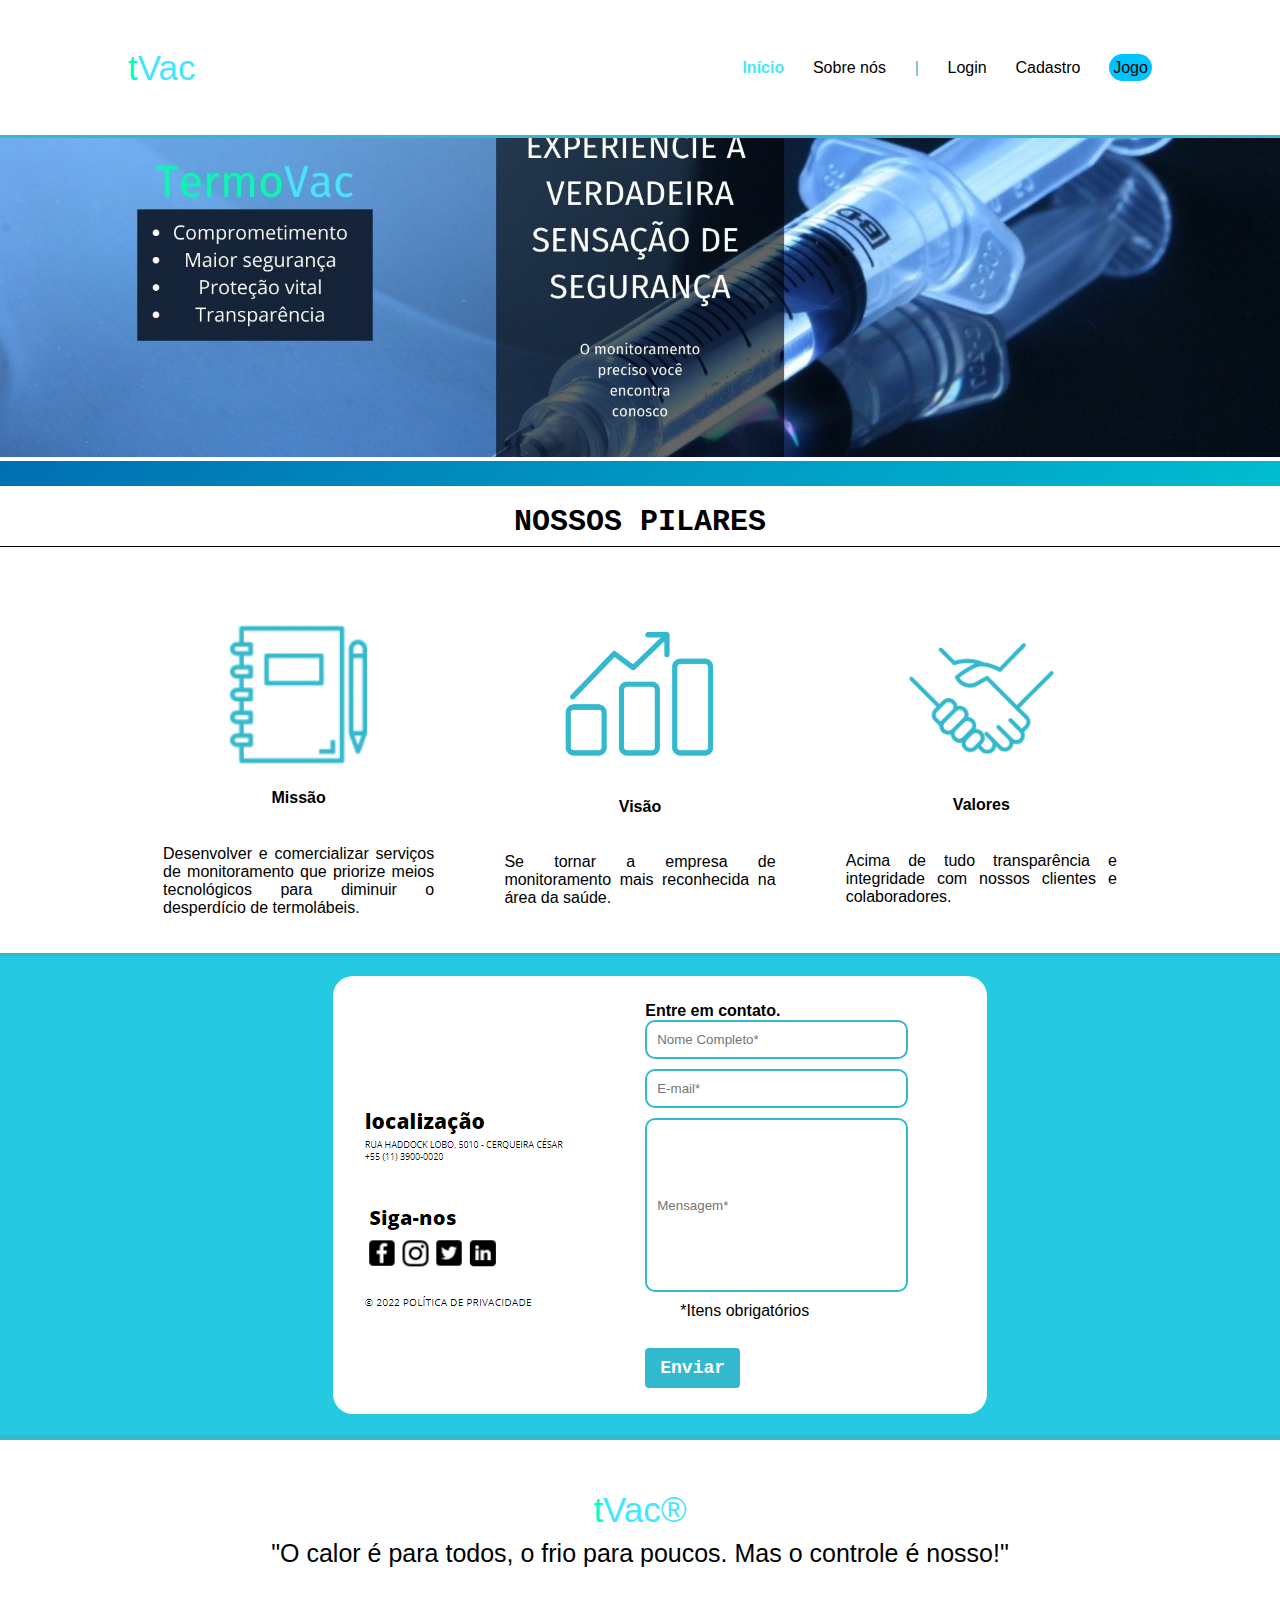
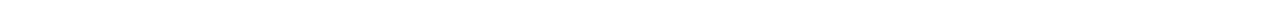
==== public/index.html @ 8f94e73c "atualização da home" ====
<!DOCTYPE html>
<html lang="en">

<head>
    <meta charset="UTF-8">
    <meta http-equiv="X-UA-Compatible" content="IE=edge">
    <meta name="viewport" content="width=device-width, initial-scale=1.0">

    <title>Termovac | Página inicial</title>

    <script src="./js/funcoes.js"></script>

    <link rel="icon" href="./assets/LOGO2.png">
    <link rel="stylesheet" href="./css/style.css">
    <link rel="preconnect" href="https://fonts.gstatic.com">
    <!-- <link
        href="https://fonts.googleapis.com/css2?family=Exo+2:ital,wght@0,100;0,200;0,300;0,400;0,500;0,600;0,700;0,800;0,900;1,100;1,200;1,300;1,400;1,500;1,600;1,700;1,800;1,900&display=swap"
        rel="stylesheet"> -->
</head>

<body>
    <div class="header">
        <div class="container">
            <h1 class="titulo"><span style="color: #00ffc8">t</span><span style="color: #44e6ff">Vac</span></h1>
            <ul class="navbar">
                <li class="agora">
                    Início
                </li>
                <li>
                    <a href="sobrenos.html">Sobre nós</a>
                </li>
                <li>|</li>
                <li>
                    <a href="login.html">Login</a>
                </li>
                <li>
                    <a href="cadastro.html">Cadastro</a>
                </li>
                <li class="botao_simulador">
                    <a href="simulador.html">Jogo</a>
                </li>
            </ul>
        </div>
    </div>

    <div id="espacamento">

    </div>

    <div class="banner">
        <div class="cont">
            <div id="img"><img src="./assets/1.jpg" alt=""></div>
            <div id="img"><img src="./assets/2.jpg" alt=""></div>
            <div id="img"><img src="./assets/3.jpg" alt=""></div>
            <div id="img"><img src="./assets/4.jpg" alt=""></div>
        </div>
    </div>

    <div id="titulo_social">
        <b id="title_social">NOSSOS PILARES</b>
    </div>

    <div class="social">
        <div class="container">
            <div class="boxes">
                <div class="box">
                    <img src="./assets/missao5.png" alt="icone da missão">
                    <h4>Missão</h4>
                    <div class="pilar_texto">
                        <p>Desenvolver e comercializar serviços de monitoramento que priorize meios tecnológicos para
                            diminuir o desperdício de termolábeis.</p>
                    </div>
                </div>

                <div class="box">
                    <img src="./assets/visao4.png" alt="icone da visão">
                    <h4>Visão</h4>
                    <div class="pilar_texto">
                        <p>Se tornar a empresa de monitoramento mais reconhecida na área da saúde.</p>
                    </div>
                </div>

                <div class="box">
                    <img src="./assets/valores10.png" alt="icone dos valores">
                    <h4>Valores</h4>
                    <div class="pilar_texto">
                        <p>Acima de tudo transparência e integridade com nossos clientes e colaboradores.</p>
                    </div>
                </div>
            </div>
        </div>
    </div>

    <div class="social_exp">
        <div class="container">
            <div class="social_cont">
                <div class="conteudo">
                    <img src="./assets/CONTATO.png">
                </div>

                <div class="conteudo2">
                    <b style="text-align: center">Entre em contato.</b><br>
                    <input id="in_nome" placeholder="Nome Completo*"><br>
                    <input id="in_email" placeholder="E-mail*"><br>
                    <input id="in_mensagem" style="height: 150px" placeholder="Mensagem*">
                    <div class="texto1">*Itens obrigatórios</div> <br>
                    <button class="btnContato" onclick="enviar()">Enviar</button>
                </div>
            </div>
        </div>
    </div>
    </div>

    <!--footer inicio-->
    <div class="footer">
        <div class="container">
            <h1 class="titulo"><span style="color: #00ffc8">t</span><span style="color: #44e6ff">Vac®<br>
                    <span class="texto_footer" style="color:black">"O calor é para todos, o frio para poucos. Mas o controle é nosso!"</span>
                </span></h1>
        </div>
    </div>
    <!--footer fim-->
</body>

</html>

<script>
    document.querySelector(".cont")
        .addEventListener("wheel", function () {
            if (event.deltaY > 0) {
                event.target.scrollBy(-1280, 0)

            } else {
                event.target.scrollBy(1280, 0)
            }
        })



    function enviar() {
        if(in_email.value != "" || in_nome.value != "" || in_mensagem.value != "") {
            alert("E-mail enviado. Agradecemos o vosso contato")
        } else {
            alert("Preencha os campos corretamente.")
        }
    }
</script>
---- public/css/style.css ----
@import url('https://fonts.googleapis.com/css2?family=Barlow:ital,wght@0,100;0,200;0,300;0,400;0,500;0,600;0,700;0,800;0,900;1,100;1,200;1,300;1,400;1,500;1,600;1,700;1,800;1,900&display=swap');

html {
  width: 100%;
}

body {
  width: 100%;
  height: 100%;
  margin: 0;
  padding: 0;
  font-family: -apple-system, BlinkMacSystemFont, 'Segoe UI', Roboto, Oxygen, Ubuntu, Cantarell, 'Open Sans', 'Helvetica Neue', sans-serif;
  overflow-x: hidden;
  background: rgb(0, 255, 252);
  background: linear-gradient(135deg, rgba(0, 255, 252, 1) 0%, rgba(0, 84, 167, 1) 0%, rgba(0, 255, 235, 1) 100%);
  scroll-behavior: smooth;
}

.b_corpo{
height: 100%;
}

.container {
  width: 80%;
  margin: auto;
  display: flex;
}

.header {
  border-bottom: 3px solid #32b9cd;
  background-color: #ffffff;
  width: 100vw;
  height: 15vh;
  position: fixed;
}

.header .container {
  justify-content: space-between;
  align-items: center;
  height: 100%;
}

.header a {
  text-decoration: none;
  color: #000000;
}

.agora {
  font-weight: 650;
  color: #44e6ff;
}

.navbar {
  width: 40%;
  display: flex;
  align-items: center;
  justify-content: space-between;
  list-style: none;
  color: #32b9cd;
}

#faleconosco {
  background-color: #44e6ff;
  padding: 1.5%;
  border-radius: 100px;
  margin-left: 3%;
  border: 1px solid black;
  box-shadow: inset 5px 5px 15px 5px rgba(0, 0, 0, 0.1);
}

li:hover {
  text-decoration: underline;
}

.titulo {
  color: #32b9cd;
  width: fit-content;
  font-weight: 500;
  font-size: 35px;
  background-color: white;
}

body #espacamento {
  height: 10vh;
}

.banner {
  display: flex;
  width: 100vw;
  overflow: hidden;
  background: white;
  justify-content: center;
}

.cont {
  display: flex;
  overflow-x: auto;
  scroll-snap-type: x mandatory;
  scroll-behavior: smooth;
}

#img {
  width: 100vw;
  height: 100%;
  scroll-snap-align: start;
  pointer-events: none;
  object-fit: cover;
}

#img img {
  width: 100vw;
}

#titulo_social {
  display: flex;
  justify-content: center;
  background: white;
  margin-top: 2%;
  border-bottom: 1px solid black;
  font-family: monospace;
}

#title_social {
  font-size: 30px;
  margin-top: 1.5%;
  margin-bottom: 0.5%;
  color: rgb(0, 0, 0)
}

/* MISSAO VISAO VALORES */

.social {
  background-color: #ffffff;
  display: flex;
  width: 100vw;
  color: rgb(0, 0, 0);
  border-bottom: 3px solid #32b9cd;
}

.social .container {
  justify-content: center;
}

.box img {
  width: 170px;
}

.social .container .boxes {
  display: flex;
  margin: auto;
  justify-content: center;
}

.social p {
  justify-content: center;
  align-self: center;
}

.box {
  margin: 20px;
  display: flex;
  flex-direction: column;
  align-items: center;
  margin-top: 70px;
  justify-content: center;
  width: 100%;
}

.pilar_texto {
  align-self: initial;
  width: 90%;
  text-align: justify;
}
 

/* CONTATO */

.social_exp {
  width: 100%;
  display: flex;
  background:#26c9e2;
  flex-direction: column;
}

.social_cont {
  margin-top: 2%;
  margin-bottom: 2%;
  margin-left: 20%;
  height: 60%;
  width: 60%;
  display: flex;
  background-color: #ffffff;
  border-radius: 20px;
  padding: 20px;
  justify-items: center;
  align-items: center;
}

.conteudo {
  display: inline-block;
  
}

.conteudo2 {
  margin-bottom: 1%;
  margin-left: 10%;
  margin-top: 1%;
  margin-right: 20%;
  width: 100%;
  display: inline-block;
  justify-items: center;
  justify-content: center;

}

.conteudo2 input {
width: 120%;
text-align: left;
}

.conteudo2 .b{
margin-bottom: 20px;
text-align: center;
}

#texto_social {
  width: 45%;
  display: block;
  word-wrap: break-word;
  align-self: center;
}

.btnContato{
  font-family: monospace;
  margin-top: 10px;
  border: 0;
  font-weight: 600;
  background-color: #32b9cd;
  color: white;
  font-size: 18px;
  border-radius: 4px;
  padding: 10px 15px;
  cursor: pointer;
}



/* FOOTER */

.footer {
  border-top: 5px solid #32b9cd;
  background-color: white;
  height: 20vh;
  color: black;
  display: flex;
  font-size: 15px;
  width: 100%;
  text-align: center;
}

.footer .container {
  justify-content: center;
  font-family: -apple-system, BlinkMacSystemFont, 'Segoe UI', Roboto, Oxygen, Ubuntu, Cantarell, 'Open Sans', 'Helvetica Neue', sans-serif;
}

.footer .container .titulo {
  text-align: center;
  justify-content: center;
}

.texto_footer {
  font-size: 25px;
}



/* LOGIN */

.containerLog {
  width: 24%;
  height: 80%;
  margin: auto;
  display: flex;
  color: #32b9cd;
}

.bannerLog {
  height: 580px;
  background-image: url("../assets/fundo_mao.jpg");
  background-size: cover;
}

.card h2 {
  color: #32b9cd;
  margin-top: 0px;
}

.formularioLog {
  background-color: white;
  height: 320px;
  width: 320px;
  display: flex;
  flex-direction: column;
  align-items: center;
  justify-content: center;
  margin: auto;
  margin-top: 40%;
  padding: 10px 0;
  border-radius: 20px;
  margin-bottom: 12%;
}

.card {
  display: flex;
  justify-content: space-around;
}

.card h2 {
  font-size: 30px;
}

.card h4 {
  font-size: 16px;
}

.banner #div_erros_login {
  margin-top: 15px;
}

button {
  cursor: pointer;
}

/* FORMULARIO */

.alerta_erro {
  display: flex;
  justify-content: flex-end;
}

.card_erro {
  display: none;
  background-color: #fff;
  color: black;
  width: 230px;
  position: fixed;
  border-radius: 4px;
  border: #32b9cd 3px solid;
  padding: 10px;
  margin-right: 10%;
}

.card_erro #mensagem_erro {
  font-weight: 500;
  font-size: 20px;
}

.formulario .tipo_campo {
  font-size: 20px;
  font-weight: 600 !important;
}

.formulario {
  width: 349px;
    display: flex;
    flex-direction: column;
    align-items: center;
    justify-content: space-between;
    margin: 78px 77px 96px 80px;
    padding: 91px 15px;
}

input {
  margin-bottom: 10px;
  border: 2px solid #32b9cd;
  padding: 10px;
  text-align: center;
  border-radius: 10px;
}

.btn {
  font-family: "Barlow", sans-serif;
  border: 0;
  border-radius: 5px;
  font-weight: 600;
  font-size: 18px;
  padding: 10px 15px;
  color: white;
  background-color: #32b9cd;
  width: 120px;
  align-self: center;
  margin-top: 5px;
}

.loading-div {
  width: 50px;
  margin: auto;
  display: none;
}

.loading-div img {
  height: 50px;
  width: 50px;
}

/* PAGINA DOS GRÁFICOS */

.janela {
  display: flex;
  width: 100vw;
}

.header-left a {
  text-decoration: none;
  color: white;
}

.header-left {
  position: fixed;
  top: 0;
  left: 0;
  z-index: 999;
  height: 100vh;
  width: 25%;
  display: flex;
  flex-direction: column;
  justify-content: space-evenly;
  align-items: center;
  border-right: 3px solid #32b9cd;
  background-color: #ffffff;
  /* border: 3px solid pink; */
}

.dash-right {
  display: flex;
  width: 75%;
  height: 100vh;
  height: fit-content;
  position: relative;
  top: 0;
  left: 25%;
}

.header-left h1 {
  color: #32b9cd;
}

.hello {
  width: 100%;
  display: flex;
  justify-content: center;
}

.hello h3 {
  color:#32b9cd;
  font-weight: 300;
  font-size: 1.2rem;
}

.hello h3 span {
  font-weight: 800;
}

.btn-nav {
  width: 40%;
  color: white;
  background-color: #32b9cd;
  border-radius: 5px;
  text-align: center;
  padding: 2% 5%;
}

.btn-nav-white {
  width: 40%;
  background-color: white;
  border: 3px solid #32b9cd;
  border-radius: 5px;
  text-align: center;
  padding: 2% 5%;
}

.btn-nav-white h3 {
  color: #32b9cd;
  padding: 0;
  margin: 0;
}

.btn-nav h3,
.btn-logout h3 {
  margin: 0;
  padding: 0;
}

.btn-logout {
  margin: 0;
  padding: 0;
  width: 20%;
  background-color: #32b9cd;
  color: white;
  border-radius: 10px;
  text-align: center;
  padding: 10px 15px;
  margin-bottom: 100px;
  cursor: pointer;
}

/*SIMULADOR FINANCEIRO*/

.botao_simulador {
  background-color:rgb(0, 195, 255);
  padding: 1%;
  border-radius: 20px;
}

#simulador {
  color: rgb(0, 0, 0);
  background-color: white;
  padding: 3%;
  border-bottom-right-radius: 50px;
  border-left: 3px solid black;
}


#fundo_simulador {
  background-color: #00000071;
}

#titulo {
  display: flex;
  color: rgb(255, 255, 255);
  margin-top: 5%;
  justify-content: center;
  font-weight: 700;
  font-size: 40px;
}

#fundo_simulador {
  
  background-size: cover;
  background-repeat: no-repeat;
}

#div_duo {
  display: flex;
  background-color: white;
  width: 75%;
  margin: auto;
  margin-top: 2%;
  border: solid 2px black;
  border-top-left-radius: 50px;
  border-bottom-right-radius: 50px;
}

#texto {
  margin-left: 2%;
  width: 100%;
  font-size: 23px;
  margin-top: 2%;
  align-self: center;
  text-align: justify;
  margin-right: 2%;
  text-indent: 1em;
}

#div_imagem {
  width: 750px;
  border-right: 3px solid black;
}

#imagem {
  border-top-left-radius: 50px;
  width: 100%;
  height: 100%;
}

#texto_conta {
  display: flex;
  /* width: 30%; */
  /* height: 366px; */
  background-color: white;
  margin: 3% 12.5%;
  /* margin-top: 3%; */
  padding: 19px 51px 11px 40px;
  font-size: 20px;
  justify-content: center;
  align-items: center;
  text-align: justify;
  border-top-right-radius: 50px;
  border-bottom-left-radius: 50px;
  flex-direction: column;
  display: none;
  border: solid 2px black;
}

#config_texto {
  width: 100%;
  }

#porcentagem_texto {
  margin-top: 1%;
}

#box_conta .container {
  display: flex;
  align-items: center;
  margin: 0 auto;
  margin-bottom: 3%;
  justify-content: space-around;
}


#texto_perda {
  background-color: white;
  padding: 4%;
  border: #000000 1px solid;
  height: 2vh;
  margin-top: 4%;
  color: red;
  display: none;
}

#texto_economia {
  background-color: white;
  padding: 4%;
  border: #000000 1px solid;
  height: 2vh;
  margin-top: 4%;
  color: green;
  display: none;
}

select {
  border: #32b9cd 1px solid;
}

button {
  border: 0;
  background: rgb(0, 14, 59);
  color: white;
  padding: 4%;
  border-radius: 20px;
}

button:hover {
  text-decoration: underline;
}

/* CADASTRO */



.headerCad {
  border-bottom: 3px solid #32b9cd;
  background-color: #ffffff;
  width: 100vw;
  height: 15vh;
  position: fixed;
}

.headerCad .containerCad {
  justify-content: space-between;

}

.headerCad a {
  text-decoration: none;
  color: #000000;
}

.containerCad {
  width: 80%;
  margin: auto;
  display: flex;
  color: white;
}

.headerCad .containerCad {
  justify-content: space-between;
  align-items: center;
  height: 100%;
}

.container_tamanho-conteudo {
  margin: auto;
  display: flex;
  color: #32b9cd;
}

.formulario h2 {
  font-size: 30px;
}

.bannerCad .card_medio {
  background-color: white;
  height: 450px;
  width: 400px;
  display: flex;
  flex-direction: column;
  align-items: center;
  justify-content: space-around;
  padding: 10px 0;
  padding-bottom: 20px;
  border-radius: 20px;
  margin: auto;
  margin-top: 10vh;
}

.bannerCad .card_medio2 {
  background-color: white;
  height: 450px;
  width: 400px;
  display: flex;
  flex-direction: column;
  align-items: center;
  justify-content: space-around;
  padding: 10px 0;
  border-radius: 20px;
  margin: auto;
  margin-top: 25vh;
}

.bannerCad {
  height: 580px;
  background-image: url("../assets/fundo_mao.jpg");
  background-size: cover;
}

.btn {
  font-family: monospace;
  margin-top: 10px;
  border: 0;
  font-weight: 600;
  background-color: #32b9cd;
  color: white;
  font-size: 18px;
  border-radius: 4px;
  padding: 10px 15px;
  cursor: pointer;
}

.letrinhas {
  font-size: 11px;
  margin-left: 5%;
  color: black;
}

.box img {
  width: 150px;
}

/* Sobre nós */

.banner_sobre {
  height: 500px;
  background-image: url("../assets/fundo_mao.jpg");
  background-size: cover;
}

#espacamento1 {
  padding: 36px;
}

.banner_sobre .form {
  padding-top: 20px;
  margin: auto;
  border-top: 10px;
  top: 20%;
  left: 22%;
  background-color: white;
  height: 360px;
  width: 1000px;
  max-width: 50%;
  border-radius: 10px;
  padding: 50px;
  align-items: center;
  color: black;
  text-align: justify;
  box-shadow: 1px 1px 6px #00ffc8;
  justify-content: center;
}

#box_titulo {
  width: 100%;
  justify-content: center;
}

.title {
  text-align: center;;
  font-size: 1.8em;
  color: #32B9CD;
  width: 100%;
}

.paragrafo1 {
  text-indent: 4em
}

.paragrafo2 {
  text-indent: 4em
}

/* Sobre nós - Carrosel */
.carrosel {
  margin-top: 75px;
  width: 140%;
  height: 100px;
  display: flex;
  align-items: center;
}

.carrosel .carrosel_card .carrosel_image {
  height: 95px;
  width: 95px;
  border-radius: 50%;
  padding: 8px;
}

.carrosel .carrosel_card .carrosel_image img {
  height: 100%;
  width: 100%;
  object-fit: cover;
  border-radius: 50%;
}

.carrosel_card {
  position: relative;
  border-radius: 24px;
  box-sizing: border-box;
  background-color: white;
  margin: 50px;
  transition: all 0.5s;
  box-shadow: 1px 1px 6px #00ffc8;

}

.carrosel_card::before {
  content: "";
  position: absolute;
  height: 33%;
  width: 100%;
  background-color: #32b9cd;
  border-radius: 24px 24px 0 0;
}

.carrosel_content {
  display: flex;
}

.carrosel .carrosel_card_content {
  padding: 5px 80px;
  display: flex;
  flex-direction: column;
  align-items: center;
  justify-content: center;
  position: relative;
}

.carrosel .carrosel_media_icons {
  position: absolute;
  top: 22px;
  left: 20px;
  display: flex;
  flex-direction: column;
  max-width: 50px;
}

.carrosel .carrosel_media_icons img {
  filter: brightness(1);
  margin-top: 5px;
  cursor: pointer;
  transition: all 0.5s ease;
  max-width: 30px;
}

.carrosel .carrosel_media_icons img:hover {
  filter: brightness(3);
}

.carrosel .carrosel_nome {
  font-size: 18px;
  font-weight: bold;
}

.carrosel .carrosel_email {
  margin-top: 5px;

}

/* Animação carrosel*/
.carroselButton {
  height: 45px;
  position: absolute;
  cursor: pointer;
  z-index: 1000;


}

.prevButton {
  top: 113%;
  left: -0.7%;
  opacity: 100%;
  transition: opacity 0.1s;
}

.prevButton.none {
  opacity: 30%;

}

.nextButton {
  top: 113%;
  right: -0.7%;

}

.footerSob {
  background-color: #32b9cd;
  height: 20vh;
  color: white;
  display: flex;
  font-size: 15px;
  width: 100%;
}

.footerSob .containerSob {
  margin: auto;
  justify-content: center;
  font-family: 'Times New Roman', Times, serif;
}

#texto_perda {
  -webkit-animation: fadein 3s; /* Safari, Chrome and Opera > 12.1 */
     -moz-animation: fadein 3s; /* Firefox < 16 */
      -ms-animation: fadein 3s; /* Internet Explorer */
       -o-animation: fadein 3s; /* Opera < 12.1 */
          animation: fadein 3s;
}

@keyframes fadein {
  from { opacity: 0; }
  to   { opacity: 1; }
}

#texto_economia {
  -webkit-animation: fadein 3s; /* Safari, Chrome and Opera > 12.1 */
     -moz-animation: fadein 3s; /* Firefox < 16 */
      -ms-animation: fadein 3s; /* Internet Explorer */
       -o-animation: fadein 3s; /* Opera < 12.1 */
          animation: fadein 3s;
}

@keyframes fadein {
  from { opacity: 0; }
  to   { opacity: 1; }
}


#texto_conta {
  -webkit-animation: fadein 3s; /* Safari, Chrome and Opera > 12.1 */
     -moz-animation: fadein 3s; /* Firefox < 16 */
      -ms-animation: fadein 3s; /* Internet Explorer */
       -o-animation: fadein 3s; /* Opera < 12.1 */
          animation: fadein 3s;
}

@keyframes fadein {
  from { opacity: 0; }
  to   { opacity: 1; }
}

html {
  -webkit-animation: fadein 1s; /* Safari, Chrome and Opera > 12.1 */
     -moz-animation: fadein 1s; /* Firefox < 16 */
      -ms-animation: fadein 1s; /* Internet Explorer */
       -o-animation: fadein 1s; /* Opera < 12.1 */
          animation: fadein 1s;
}

@keyframes fadein {
  from { opacity: 0.85; }
  to   { opacity: 1; }
}
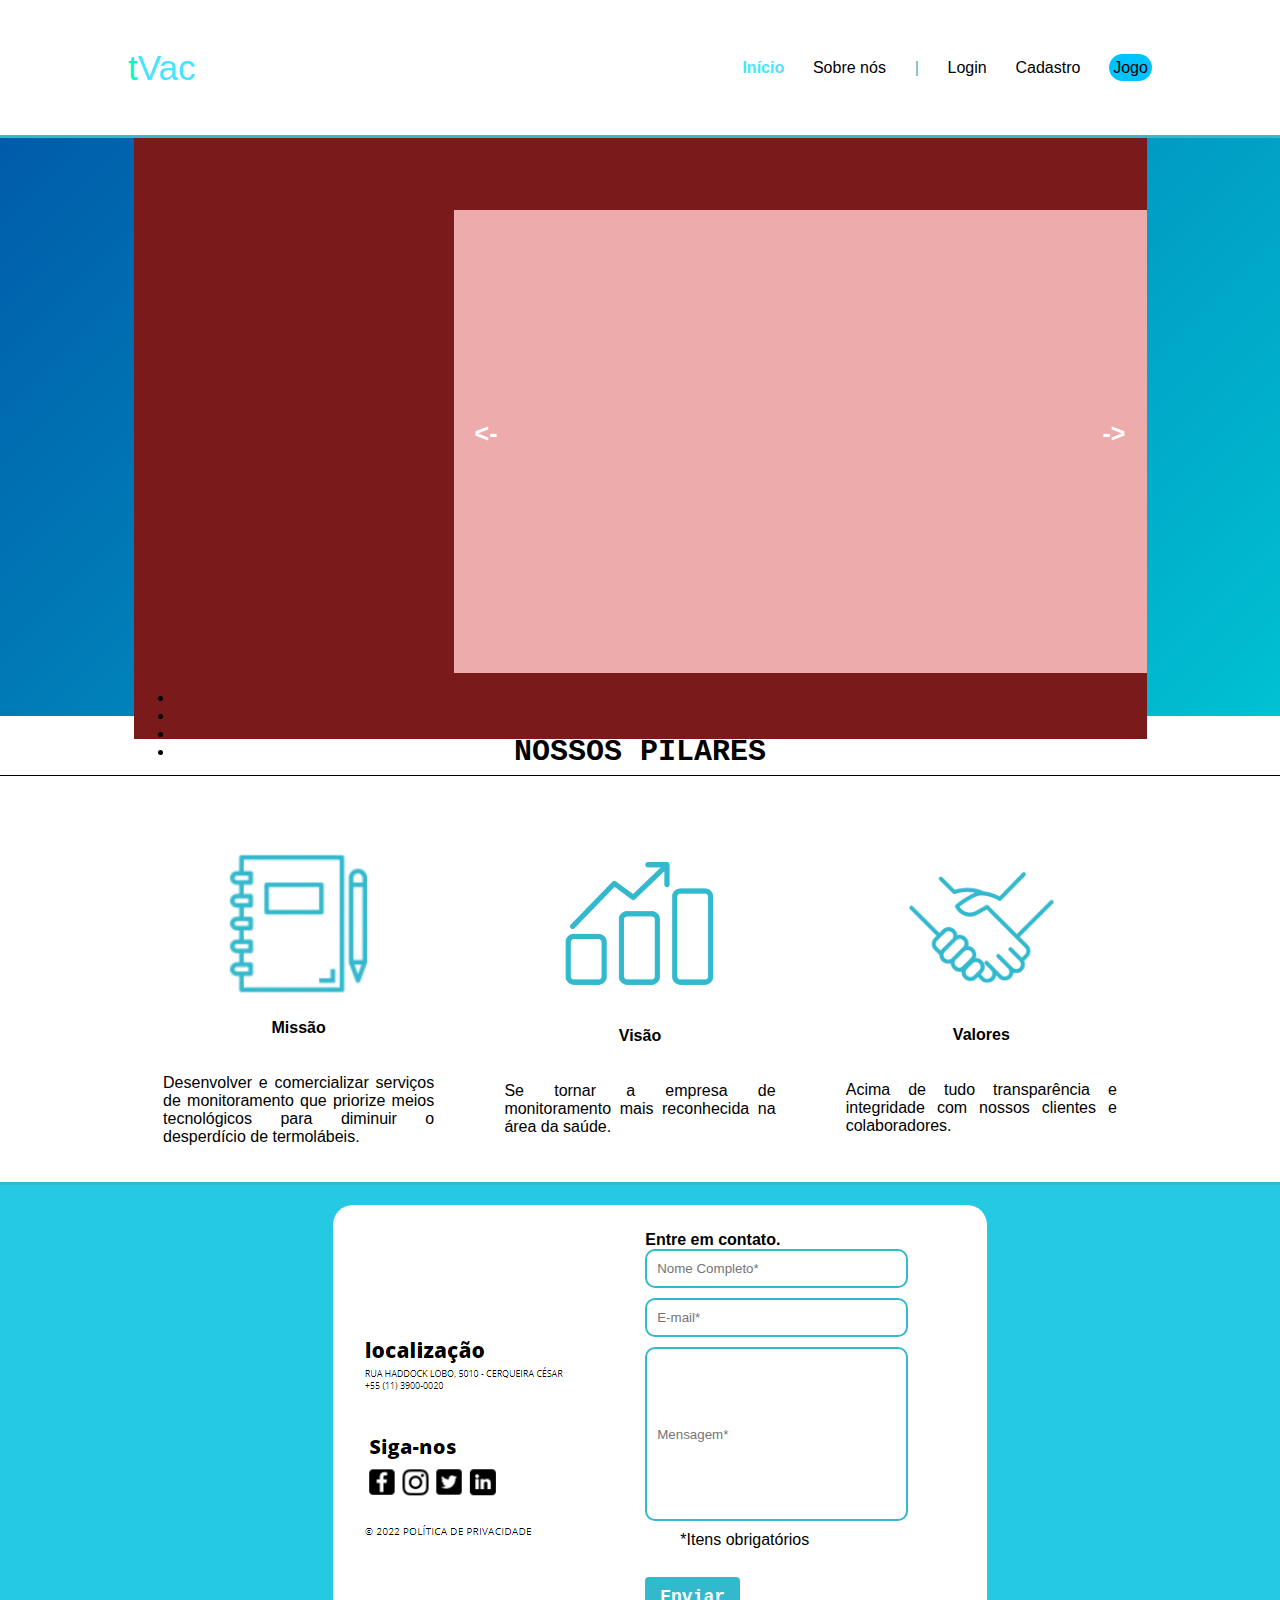
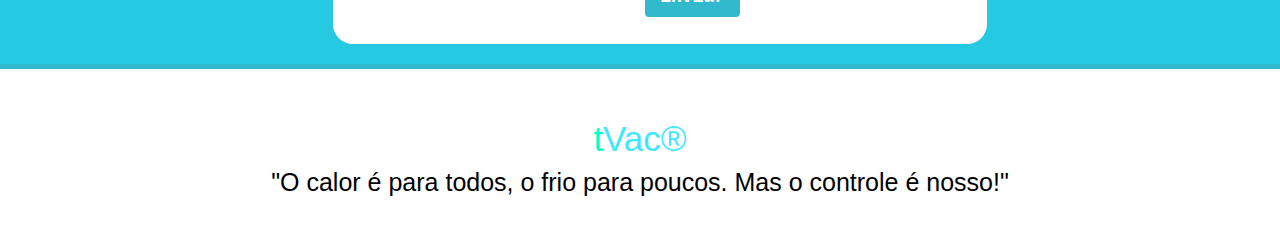
==== commit ec7334c2: "atualização imagens" ====
--- a/public/index.html
+++ b/public/index.html
@@ -46,16 +46,47 @@
     <div id="espacamento">
 
     </div>
-
-    <div class="banner">
-        <div class="cont">
-            <div id="img"><img src="./assets/1.jpg" alt=""></div>
-            <div id="img"><img src="./assets/2.jpg" alt=""></div>
-            <div id="img"><img src="./assets/3.jpg" alt=""></div>
-            <div id="img"><img src="./assets/4.jpg" alt=""></div>
-        </div>
-    </div>
-
+    <center>
+        <div class="banner">
+
+            <div class="div_slide_show">
+
+                <div class="contençao">
+                    <div id="imageBg"></div>
+                    <div class="anterior" onclick="anterior()"><b><-</b>
+                    </div>
+                    <div class="proximo" onclick="proximo()"><b>-></b></div>
+                </div>
+
+                <nav>
+                    <ul id="botoes">
+                        <li></li>
+                        <li></li>
+                    </ul>
+                </nav>
+            </div>
+            
+           <!-- <div class="cont">
+                <div class="img"><img src="./assets/vinhos.sem.png" style="height: 450px"></div>
+            </div>
+            <div class="cont">
+                <div class="img"><img src="./assets/kit1.png" style="height: 450px"></div>
+            </div>
+            <div class="cont">
+                <div class="img"><img src="./assets/kit2.png" style="height: 450px"></div>
+            </div>
+            <div class="cont">
+                <div class="img"><img src="./assets/kit3.png" style="height: 450px"></div>
+            </div>
+
+            <div class="button_cont">
+                <img onclick="moverDireita()" class="carroselButton nextButton" src="./assets/seta_direita.png" alt="">
+                <img onclick="moverEsquerda()" class="carroselButton prevButton none" src="./assets/seta_esquerda.png"
+                    alt="">
+            </div> -->
+
+        </div>
+    </center>
     <div id="titulo_social">
         <b id="title_social">NOSSOS PILARES</b>
     </div>
@@ -115,7 +146,8 @@
     <div class="footer">
         <div class="container">
             <h1 class="titulo"><span style="color: #00ffc8">t</span><span style="color: #44e6ff">Vac®<br>
-                    <span class="texto_footer" style="color:black">"O calor é para todos, o frio para poucos. Mas o controle é nosso!"</span>
+                    <span class="texto_footer" style="color:black">"O calor é para todos, o frio para poucos. Mas o
+                        controle é nosso!"</span>
                 </span></h1>
         </div>
     </div>
@@ -125,23 +157,101 @@
 </html>
 
 <script>
-    document.querySelector(".cont")
-        .addEventListener("wheel", function () {
-            if (event.deltaY > 0) {
-                event.target.scrollBy(-1280, 0)
-
-            } else {
-                event.target.scrollBy(1280, 0)
-            }
-        })
-
-
 
     function enviar() {
-        if(in_email.value != "" || in_nome.value != "" || in_mensagem.value != "") {
+        if (in_email.value != "" || in_nome.value != "" || in_mensagem.value != "") {
             alert("E-mail enviado. Agradecemos o vosso contato")
         } else {
             alert("Preencha os campos corretamente.")
         }
     }
-</script>
+
+    // Carrosel
+    var click = 1
+
+    function moverEsquerda() {
+        var card = document.getElementsByClassName('cont')
+        var prevButton = document.getElementsByClassName('prevButton')
+
+        if (click == 2) {
+            for (var contador = 0; contador <= card.length - 1; contador++) {
+                card[contador].style.transform = "translateX(0px)";
+                prevButton[0].classList.add('none')
+            }
+            click--
+        }
+        if (click == 3) {
+            for (var contador = 0; contador <= card.length - 1; contador++) {
+                card[contador].style.transform = "translateX(-800px)";
+            }
+            click--
+        }
+
+    }
+
+    function moverDireita() {
+        var card = document.getElementsByClassName('cont')
+        var prevButton = document.getElementsByClassName('prevButton')
+
+        if (click <= 2) {
+            if (click == 1) {
+                for (var contador = 0; contador <= card.length - 1; contador++) {
+                    card[contador].style.transform = "translateX(-950px)";
+                    prevButton[0].classList.remove('none');
+                }
+            }
+            if (click > 1) {
+                for (var contador = 0; contador <= card.length - 1; contador++) {
+                    card[contador].style.transform = "translateX(-1350px)";
+                }
+            }
+            click++
+        } else {
+            for (var contador = 0; contador <= card.length - 1; contador++) {
+                card[contador].style.transform = "translateX(0px)";
+                prevButton[0].classList.add('none')
+
+                click = 0
+            }
+            click++
+        }
+
+    }
+
+    window.load = slide(1);
+
+var bgNumber = 1;
+
+function slide(n) {
+    var allBgs = 4;
+    
+    document.getElementById('imageBg').style.backgroundImage = "url('images/"+n+".jpg')";
+    botoes(n, allBgs);
+    bgNumber=n;
+}
+
+function anterior(){
+    if(bgNumber>1){
+        bgNumber--;
+        slide(bgNumber);
+    }
+}
+
+function proximo(){
+    if(bgNumber<10){
+        bgNumber++;
+        slide(bgNumber);
+    }
+}
+
+function botoes(n, m){
+    document.getElementById('botoes').innerHTML = "";
+    for(a = 1; a <= m; a++){
+        if(a==n){
+            document.getElementById('botoes').innerHTML += "<li class='selected' onclick='slide("+a+")'></li>";
+        } else {
+            document.getElementById('botoes').innerHTML += "<li onclick='slide("+a+")'></li>";
+        }
+    }
+}
+</script>--- a/public/css/style.css
+++ b/public/css/style.css
@@ -87,28 +87,35 @@
 .banner {
   display: flex;
   width: 100vw;
-  overflow: hidden;
-  background: white;
-  justify-content: center;
+  height: 600px;
+  justify-content: center;
+}
+
+.button_cont {
+  height: 45px;
+  position: absolute;
+  cursor: pointer;
+  z-index: 1000;
 }
 
 .cont {
-  display: flex;
-  overflow-x: auto;
-  scroll-snap-type: x mandatory;
-  scroll-behavior: smooth;
-}
-
-#img {
-  width: 100vw;
+  margin: auto;
+  display: flex;
+  cursor: pointer;
+  align-items: center;
+  justify-content: center;
+  background-color: #fff;
+  width:30%;
+}
+
+.img {
+  width:50vw;
+  scroll-margin-bottom: 0;
   height: 100%;
-  scroll-snap-align: start;
-  pointer-events: none;
-  object-fit: cover;
-}
-
-#img img {
-  width: 100vw;
+  transition: all 0.5s;
+  align-items: center;
+  display: flexbox;
+  justify-items: center;
 }
 
 #titulo_social {
@@ -126,6 +133,82 @@
   margin-bottom: 0.5%;
   color: rgb(0, 0, 0)
 }
+
+/* início do slideshow! */
+
+.div_slide_show {
+  background-color: #7B1A1A;
+  margin: 0px 0 0 0;
+  padding: 86px 0 0 0;
+  height: 563px;
+}
+
+.span_barra2 {
+  background-color: white;
+  height: 8px;
+  width: 225px;
+  display: inline;
+  float: left;
+  margin: 5px 0px 0 -217px;
+  padding: 0px 0 0 0;
+}
+
+.contençao {
+  width: 693px;
+  height: 463px;
+  background: #EEABAB;
+  overflow: hidden;
+  padding: 0px 0 0 0;
+  margin: 34px 0 0 320px;
+}
+
+#imageBg {
+  width: 561px;
+  height: 464px;
+  background-size: cover;
+  transition: 1s;
+  padding: 0 0 0 0;
+  margin: 0 0 0 66px;
+}
+
+.anterior, .proximo {
+  position: relative;
+  margin-top: -301px;
+  width: 65px;
+  height: 120px;
+  background-color: #EEABAB;
+  color: #fff;
+  font-size: 25px;
+  text-align: center;
+  line-height: 120px;
+  cursor: pointer;
+}
+
+.anterior {
+  float: left;
+}
+
+.proximo {
+  float: right;
+}
+
+.contençao:hover .anterior:hover {
+  background-color: #EEABAB !important;
+}
+
+.contençao:hover .proximo:hover {
+  background-color: #EEABAB !important;
+}
+
+.anterior:hover {
+  background-color: #EEABAB !important;
+}
+
+.proximo:hover {
+  background-color: #EEABAB !important;
+}
+
+/* fim do slideshow! */
 
 /* MISSAO VISAO VALORES */
 
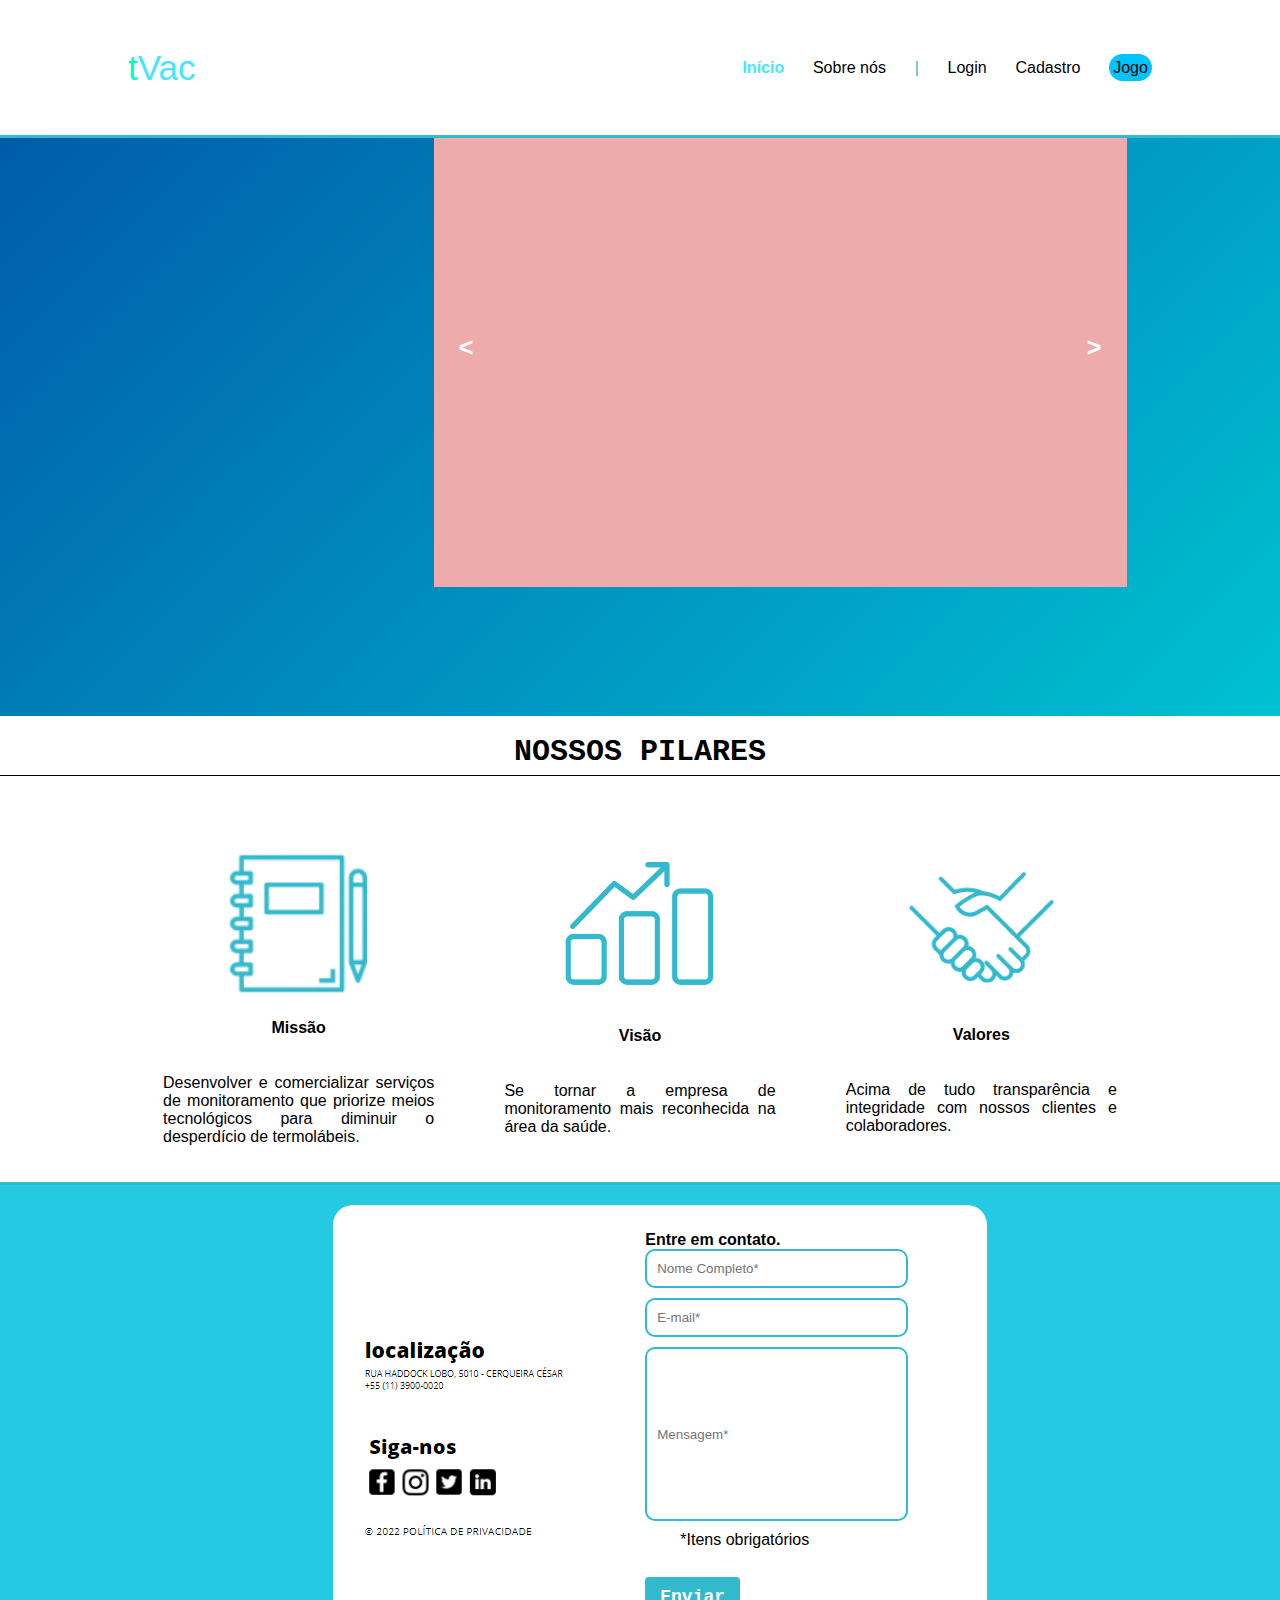
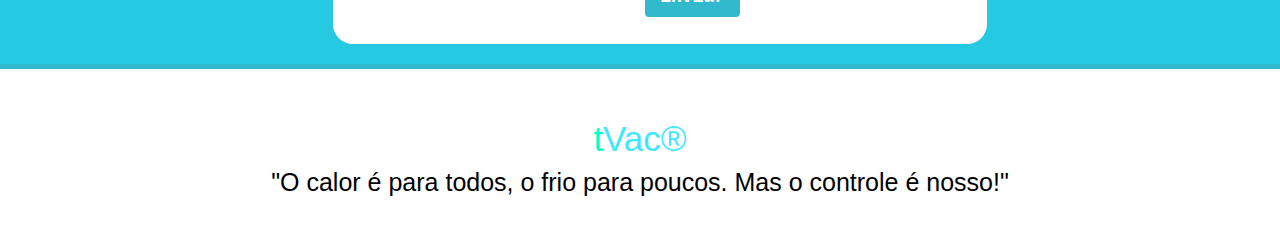
==== commit f75a9bcc: "atualização" ====
--- a/public/index.html
+++ b/public/index.html
@@ -46,16 +46,14 @@
     <div id="espacamento">
 
     </div>
-    <center>
+
         <div class="banner">
-
-            <div class="div_slide_show">
 
                 <div class="contençao">
                     <div id="imageBg"></div>
-                    <div class="anterior" onclick="anterior()"><b><-</b>
-                    </div>
-                    <div class="proximo" onclick="proximo()"><b>-></b></div>
+                    <div class="anterior" onclick="anterior()"><b><</b>
+                    </div>
+                    <div class="proximo" onclick="proximo()"><b>></b></div>
                 </div>
 
                 <nav>
@@ -64,8 +62,7 @@
                         <li></li>
                     </ul>
                 </nav>
-            </div>
-            
+
            <!-- <div class="cont">
                 <div class="img"><img src="./assets/vinhos.sem.png" style="height: 450px"></div>
             </div>
@@ -86,7 +83,7 @@
             </div> -->
 
         </div>
-    </center>
+
     <div id="titulo_social">
         <b id="title_social">NOSSOS PILARES</b>
     </div>
@@ -166,7 +163,7 @@
         }
     }
 
-    // Carrosel
+    /* Carrosel
     var click = 1
 
     function moverEsquerda() {
@@ -216,29 +213,29 @@
             click++
         }
 
-    }
-
-    window.load = slide(1);
+    }*/
+
+window.load = slide(1);
 
 var bgNumber = 1;
 
 function slide(n) {
     var allBgs = 4;
     
-    document.getElementById('imageBg').style.backgroundImage = "url('images/"+n+".jpg')";
+    document.getElementByIdsBy('imageBg').style.backgroundImage = "url('images/"+n+".png')";
     botoes(n, allBgs);
-    bgNumber=n;
+    bgNumber = n;
 }
 
 function anterior(){
-    if(bgNumber>1){
+    if(bgNumber > 1){
         bgNumber--;
         slide(bgNumber);
     }
 }
 
 function proximo(){
-    if(bgNumber<10){
+    if(bgNumber < 5){
         bgNumber++;
         slide(bgNumber);
     }
--- a/public/css/style.css
+++ b/public/css/style.css
@@ -135,23 +135,6 @@
 }
 
 /* início do slideshow! */
-
-.div_slide_show {
-  background-color: #7B1A1A;
-  margin: 0px 0 0 0;
-  padding: 86px 0 0 0;
-  height: 563px;
-}
-
-.span_barra2 {
-  background-color: white;
-  height: 8px;
-  width: 225px;
-  display: inline;
-  float: left;
-  margin: 5px 0px 0 -217px;
-  padding: 0px 0 0 0;
-}
 
 .contençao {
   width: 693px;
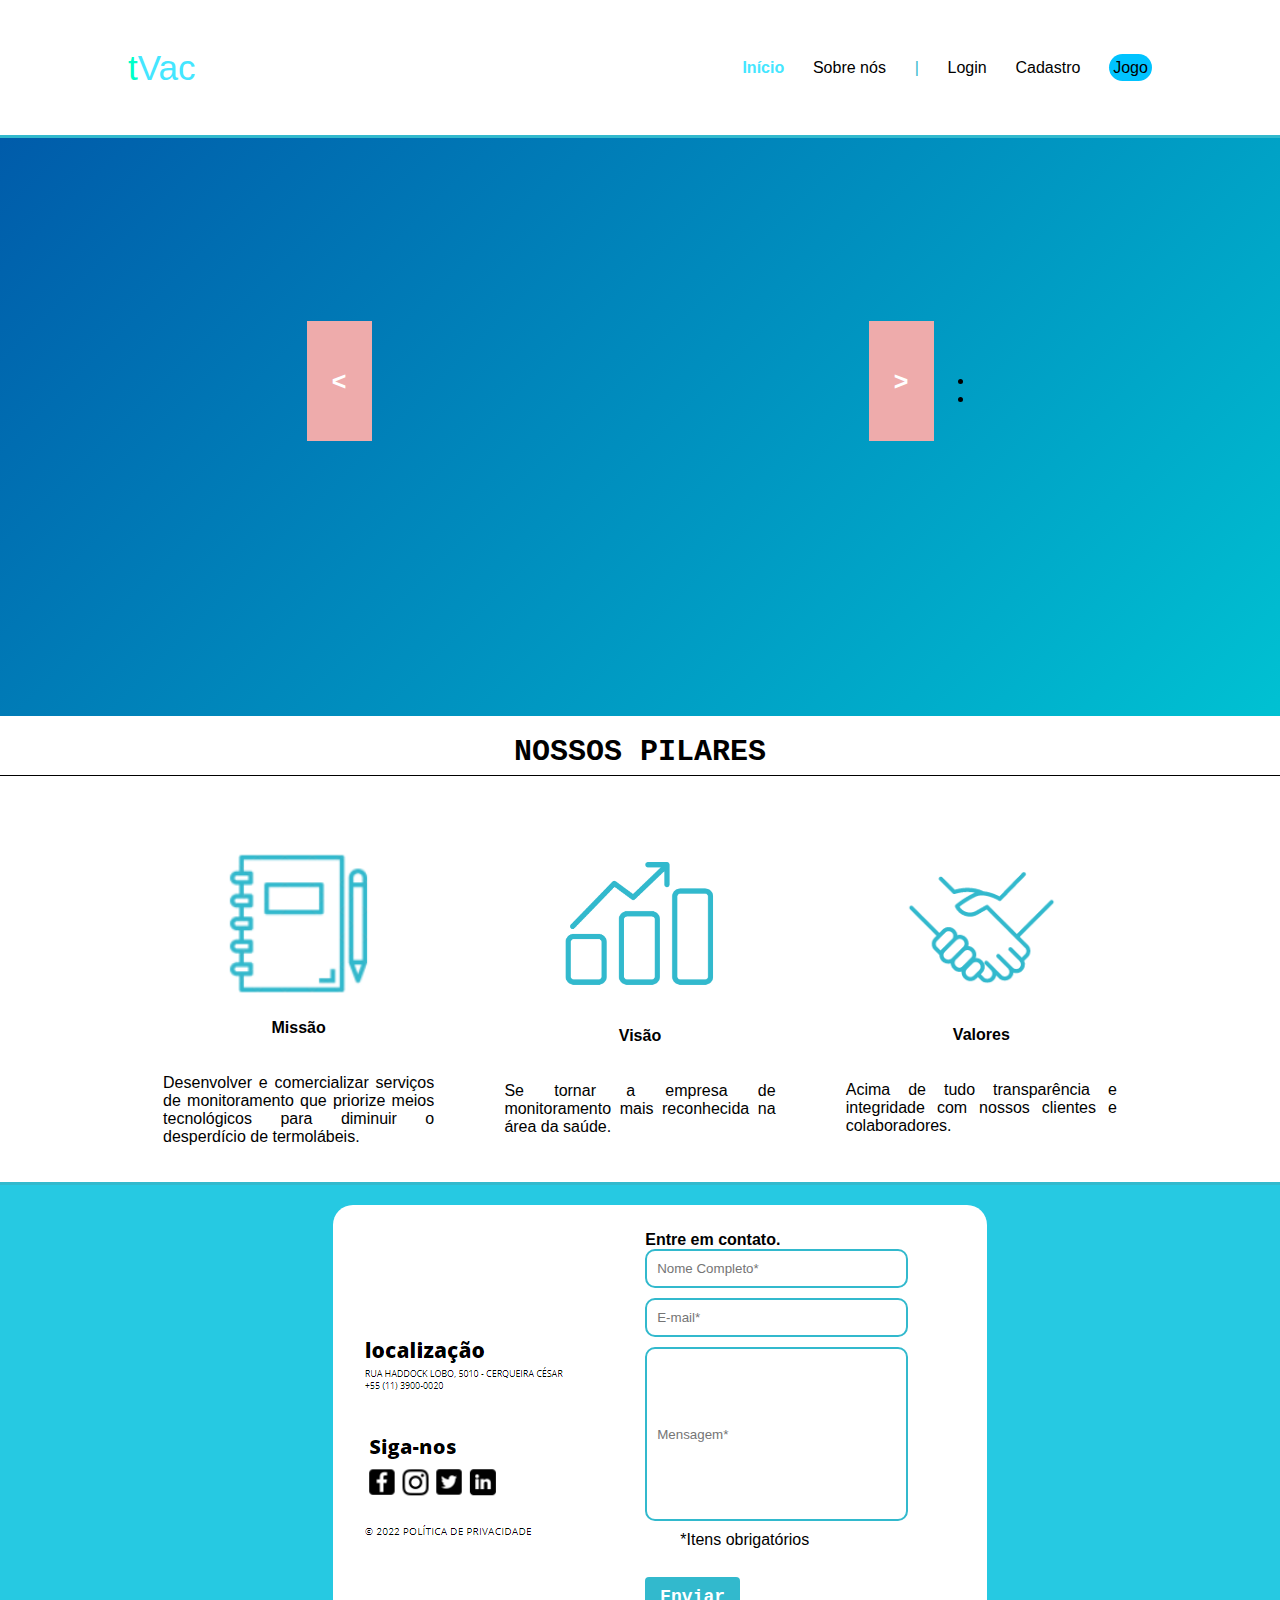
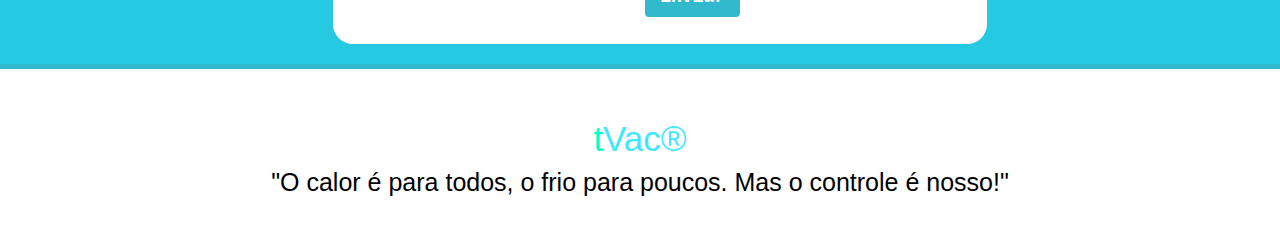
==== commit c77949d8: "imagens" ====
--- a/public/index.html
+++ b/public/index.html
@@ -8,6 +8,7 @@
 
     <title>Termovac | Página inicial</title>
 
+    <script type="text/javascript" src="home.js"></script>
     <script src="./js/funcoes.js"></script>
 
     <link rel="icon" href="./assets/LOGO2.png">
@@ -47,23 +48,26 @@
 
     </div>
 
-        <div class="banner">
-
-                <div class="contençao">
-                    <div id="imageBg"></div>
-                    <div class="anterior" onclick="anterior()"><b><</b>
-                    </div>
-                    <div class="proximo" onclick="proximo()"><b>></b></div>
-                </div>
-
-                <nav>
-                    <ul id="botoes">
-                        <li></li>
-                        <li></li>
-                    </ul>
-                </nav>
-
-           <!-- <div class="cont">
+    <div class="banner">
+
+        <div class="contencao">
+            <div id="imageBg"></div>
+            <div class="anterior" onclick="anterior()"><b><</b>
+            </div>
+            <div class="proximo" onclick="proximo()"><b>></b>
+            </div>
+        </div>
+
+        <nav>
+            <ul id="botoes">
+                <li></li>
+                <li></li>
+            </ul>
+        </nav>
+
+    </div>
+
+    <!-- <div class="cont">
                 <div class="img"><img src="./assets/vinhos.sem.png" style="height: 450px"></div>
             </div>
             <div class="cont">
@@ -82,7 +86,7 @@
                     alt="">
             </div> -->
 
-        </div>
+    </div>
 
     <div id="titulo_social">
         <b id="title_social">NOSSOS PILARES</b>
@@ -215,40 +219,5 @@
 
     }*/
 
-window.load = slide(1);
-
-var bgNumber = 1;
-
-function slide(n) {
-    var allBgs = 4;
-    
-    document.getElementByIdsBy('imageBg').style.backgroundImage = "url('images/"+n+".png')";
-    botoes(n, allBgs);
-    bgNumber = n;
-}
-
-function anterior(){
-    if(bgNumber > 1){
-        bgNumber--;
-        slide(bgNumber);
-    }
-}
-
-function proximo(){
-    if(bgNumber < 5){
-        bgNumber++;
-        slide(bgNumber);
-    }
-}
-
-function botoes(n, m){
-    document.getElementById('botoes').innerHTML = "";
-    for(a = 1; a <= m; a++){
-        if(a==n){
-            document.getElementById('botoes').innerHTML += "<li class='selected' onclick='slide("+a+")'></li>";
-        } else {
-            document.getElementById('botoes').innerHTML += "<li onclick='slide("+a+")'></li>";
-        }
-    }
-}
+
 </script>--- a/public/css/style.css
+++ b/public/css/style.css
@@ -89,6 +89,7 @@
   width: 100vw;
   height: 600px;
   justify-content: center;
+  align-items: center;
 }
 
 .button_cont {
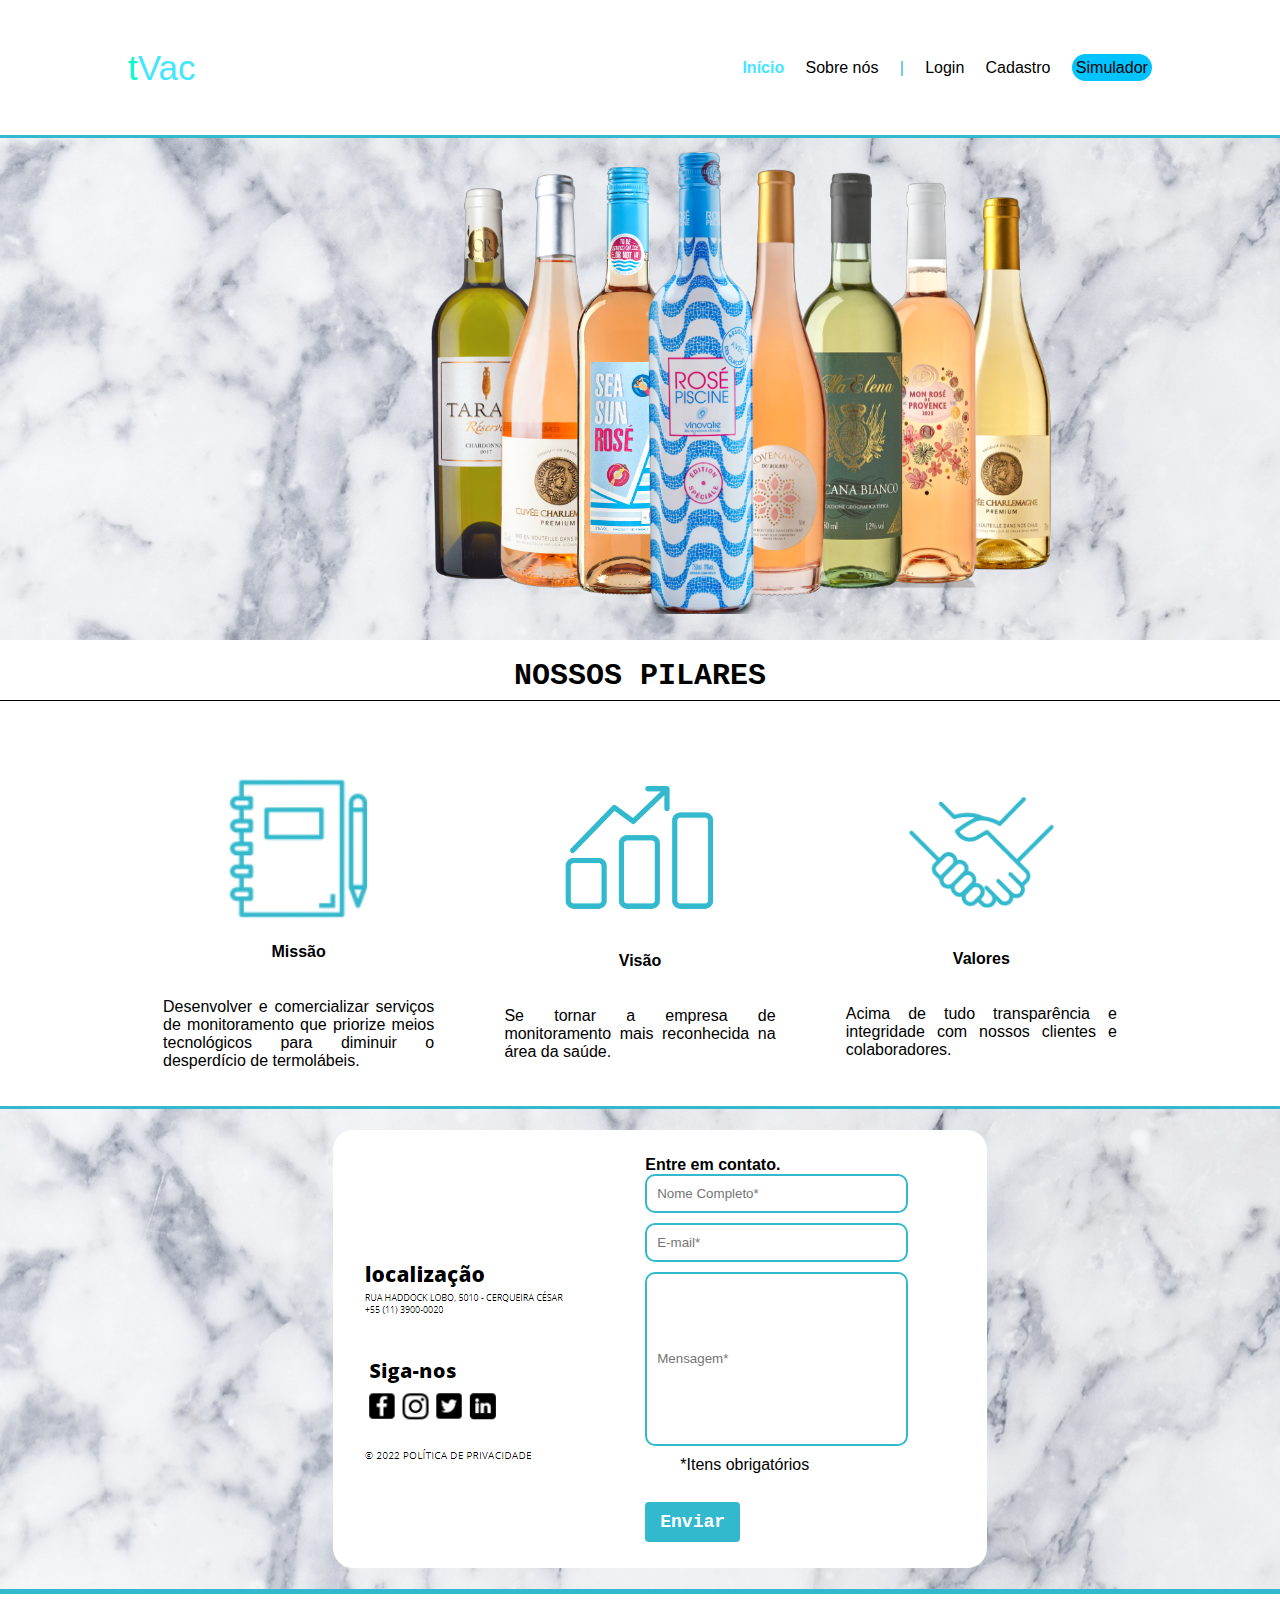
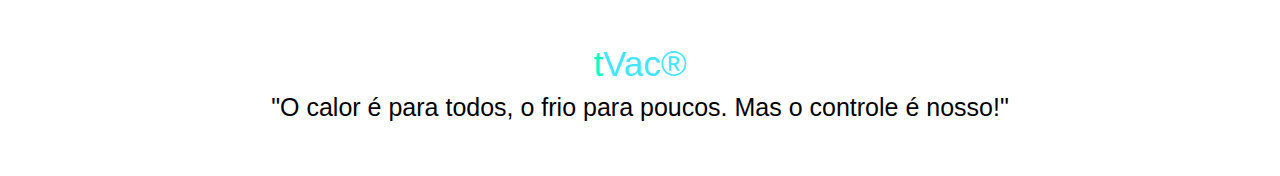
==== commit 3aa52ff6: "atualização banner" ====
--- a/public/index.html
+++ b/public/index.html
@@ -8,7 +8,6 @@
 
     <title>Termovac | Página inicial</title>
 
-    <script type="text/javascript" src="home.js"></script>
     <script src="./js/funcoes.js"></script>
 
     <link rel="icon" href="./assets/LOGO2.png">
@@ -38,7 +37,7 @@
                     <a href="cadastro.html">Cadastro</a>
                 </li>
                 <li class="botao_simulador">
-                    <a href="simulador.html">Jogo</a>
+                    <a href="simulador.html">Simulador</a>
                 </li>
             </ul>
         </div>
@@ -49,43 +48,15 @@
     </div>
 
     <div class="banner">
-
-        <div class="contencao">
-            <div id="imageBg"></div>
-            <div class="anterior" onclick="anterior()"><b><</b>
-            </div>
-            <div class="proximo" onclick="proximo()"><b>></b>
-            </div>
+        <div class="cont">
+            <center>
+                <div id="img"><img src="./images/6.png" alt="" style="height:490px"></div>
+                <div id="img"><img src="./images/1.png" alt="" style="height:540px"></div>
+                <div id="img"><img src="./images/3.png" alt="" style="height:540px"></div>
+                <div id="img"><img src="./images/4.png" alt="" style="height:540px"></div>
+                <div id="img"><img src="./images/5.png" alt="" style="height:540px"></div>
+            </center>
         </div>
-
-        <nav>
-            <ul id="botoes">
-                <li></li>
-                <li></li>
-            </ul>
-        </nav>
-
-    </div>
-
-    <!-- <div class="cont">
-                <div class="img"><img src="./assets/vinhos.sem.png" style="height: 450px"></div>
-            </div>
-            <div class="cont">
-                <div class="img"><img src="./assets/kit1.png" style="height: 450px"></div>
-            </div>
-            <div class="cont">
-                <div class="img"><img src="./assets/kit2.png" style="height: 450px"></div>
-            </div>
-            <div class="cont">
-                <div class="img"><img src="./assets/kit3.png" style="height: 450px"></div>
-            </div>
-
-            <div class="button_cont">
-                <img onclick="moverDireita()" class="carroselButton nextButton" src="./assets/seta_direita.png" alt="">
-                <img onclick="moverEsquerda()" class="carroselButton prevButton none" src="./assets/seta_esquerda.png"
-                    alt="">
-            </div> -->
-
     </div>
 
     <div id="titulo_social">
@@ -158,6 +129,17 @@
 </html>
 
 <script>
+    document.querySelector(".cont")
+        .addEventListener("wheel", function () {
+            if (event.deltaY > 0) {
+                event.target.scrollBy(-1280, 0)
+
+            } else {
+                event.target.scrollBy(1280, 0)
+            }
+        })
+
+
 
     function enviar() {
         if (in_email.value != "" || in_nome.value != "" || in_mensagem.value != "") {
@@ -166,58 +148,4 @@
             alert("Preencha os campos corretamente.")
         }
     }
-
-    /* Carrosel
-    var click = 1
-
-    function moverEsquerda() {
-        var card = document.getElementsByClassName('cont')
-        var prevButton = document.getElementsByClassName('prevButton')
-
-        if (click == 2) {
-            for (var contador = 0; contador <= card.length - 1; contador++) {
-                card[contador].style.transform = "translateX(0px)";
-                prevButton[0].classList.add('none')
-            }
-            click--
-        }
-        if (click == 3) {
-            for (var contador = 0; contador <= card.length - 1; contador++) {
-                card[contador].style.transform = "translateX(-800px)";
-            }
-            click--
-        }
-
-    }
-
-    function moverDireita() {
-        var card = document.getElementsByClassName('cont')
-        var prevButton = document.getElementsByClassName('prevButton')
-
-        if (click <= 2) {
-            if (click == 1) {
-                for (var contador = 0; contador <= card.length - 1; contador++) {
-                    card[contador].style.transform = "translateX(-950px)";
-                    prevButton[0].classList.remove('none');
-                }
-            }
-            if (click > 1) {
-                for (var contador = 0; contador <= card.length - 1; contador++) {
-                    card[contador].style.transform = "translateX(-1350px)";
-                }
-            }
-            click++
-        } else {
-            for (var contador = 0; contador <= card.length - 1; contador++) {
-                card[contador].style.transform = "translateX(0px)";
-                prevButton[0].classList.add('none')
-
-                click = 0
-            }
-            click++
-        }
-
-    }*/
-
-
 </script>--- a/public/css/style.css
+++ b/public/css/style.css
@@ -1,7 +1,7 @@
 @import url('https://fonts.googleapis.com/css2?family=Barlow:ital,wght@0,100;0,200;0,300;0,400;0,500;0,600;0,700;0,800;0,900;1,100;1,200;1,300;1,400;1,500;1,600;1,700;1,800;1,900&display=swap');
 
 html {
-  width: 100%;
+  width: 100vw;
 }
 
 body {
@@ -11,8 +11,7 @@
   padding: 0;
   font-family: -apple-system, BlinkMacSystemFont, 'Segoe UI', Roboto, Oxygen, Ubuntu, Cantarell, 'Open Sans', 'Helvetica Neue', sans-serif;
   overflow-x: hidden;
-  background: rgb(0, 255, 252);
-  background: linear-gradient(135deg, rgba(0, 255, 252, 1) 0%, rgba(0, 84, 167, 1) 0%, rgba(0, 255, 235, 1) 100%);
+  background-image: url(../assets/fundo.png);
   scroll-behavior: smooth;
 }
 
@@ -85,45 +84,36 @@
 }
 
 .banner {
-  display: flex;
-  width: 100vw;
-  height: 600px;
-  justify-content: center;
-  align-items: center;
-}
-
-.button_cont {
-  height: 45px;
-  position: absolute;
-  cursor: pointer;
-  z-index: 1000;
+  height: 550px;
+  display: flex;
+  width: 100%;
+  overflow: hidden;
+  justify-content: center;
 }
 
 .cont {
-  margin: auto;
-  display: flex;
-  cursor: pointer;
-  align-items: center;
-  justify-content: center;
-  background-color: #fff;
-  width:30%;
-}
-
-.img {
-  width:50vw;
-  scroll-margin-bottom: 0;
-  height: 100%;
-  transition: all 0.5s;
-  align-items: center;
-  display: flexbox;
-  justify-items: center;
+  display: flex;
+  overflow-x: auto;
+  scroll-snap-type: x mandatory;
+  scroll-behavior: smooth;
+}
+
+#img {
+  scroll-snap-align: start;
+  pointer-events: none;
+  object-fit: cover;
+
+}
+
+.cont #img {
+  margin-top: 50px;
+  width: 1485px;
 }
 
 #titulo_social {
   display: flex;
   justify-content: center;
   background: white;
-  margin-top: 2%;
   border-bottom: 1px solid black;
   font-family: monospace;
 }
@@ -135,65 +125,6 @@
   color: rgb(0, 0, 0)
 }
 
-/* início do slideshow! */
-
-.contençao {
-  width: 693px;
-  height: 463px;
-  background: #EEABAB;
-  overflow: hidden;
-  padding: 0px 0 0 0;
-  margin: 34px 0 0 320px;
-}
-
-#imageBg {
-  width: 561px;
-  height: 464px;
-  background-size: cover;
-  transition: 1s;
-  padding: 0 0 0 0;
-  margin: 0 0 0 66px;
-}
-
-.anterior, .proximo {
-  position: relative;
-  margin-top: -301px;
-  width: 65px;
-  height: 120px;
-  background-color: #EEABAB;
-  color: #fff;
-  font-size: 25px;
-  text-align: center;
-  line-height: 120px;
-  cursor: pointer;
-}
-
-.anterior {
-  float: left;
-}
-
-.proximo {
-  float: right;
-}
-
-.contençao:hover .anterior:hover {
-  background-color: #EEABAB !important;
-}
-
-.contençao:hover .proximo:hover {
-  background-color: #EEABAB !important;
-}
-
-.anterior:hover {
-  background-color: #EEABAB !important;
-}
-
-.proximo:hover {
-  background-color: #EEABAB !important;
-}
-
-/* fim do slideshow! */
-
 /* MISSAO VISAO VALORES */
 
 .social {
@@ -245,7 +176,7 @@
 .social_exp {
   width: 100%;
   display: flex;
-  background:#26c9e2;
+  background-image: url(../assets/fundo.png);
   flex-direction: column;
 }
 
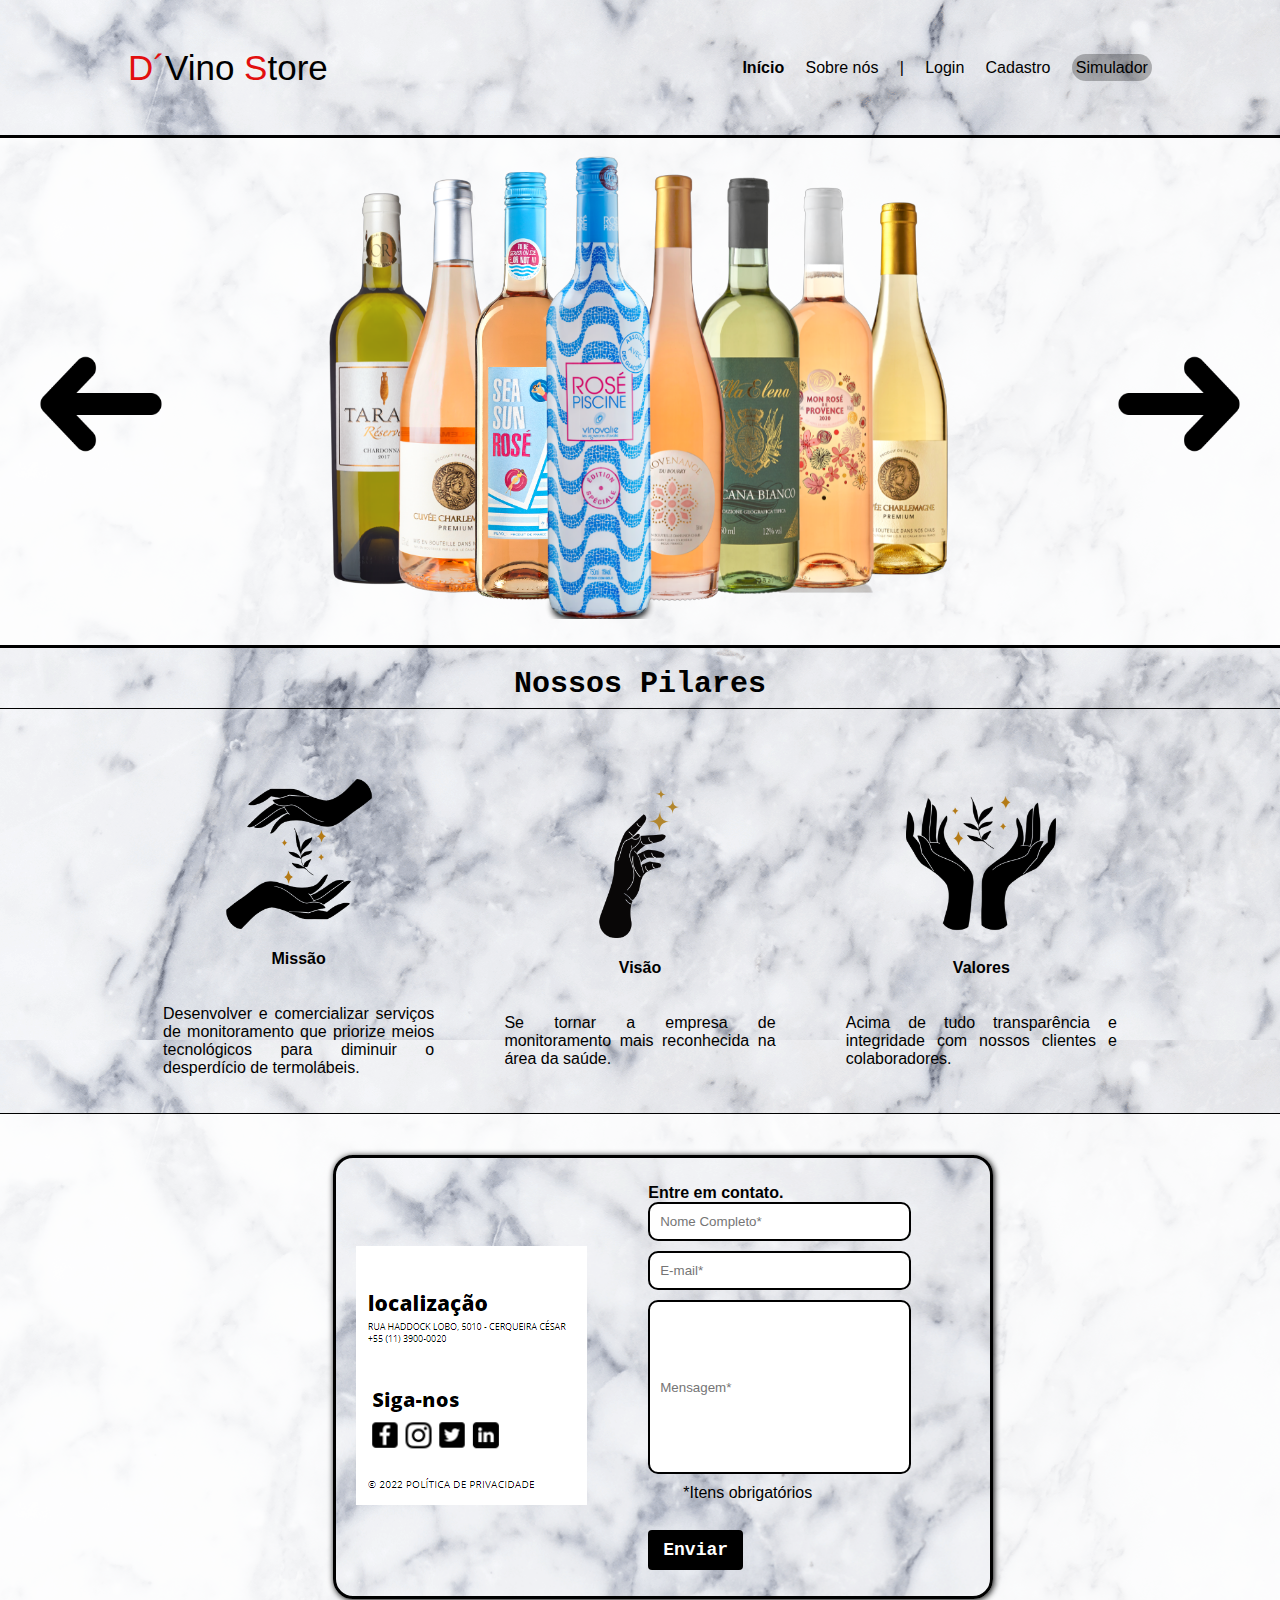
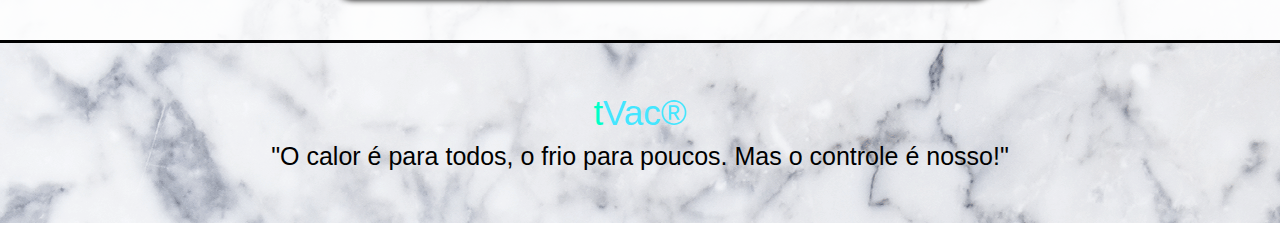
==== commit 5b731bdf: "atualização pagina inicial" ====
--- a/public/index.html
+++ b/public/index.html
@@ -6,7 +6,7 @@
     <meta http-equiv="X-UA-Compatible" content="IE=edge">
     <meta name="viewport" content="width=device-width, initial-scale=1.0">
 
-    <title>Termovac | Página inicial</title>
+    <title>D´Vino | Página inicial</title>
 
     <script src="./js/funcoes.js"></script>
 
@@ -21,7 +21,10 @@
 <body>
     <div class="header">
         <div class="container">
-            <h1 class="titulo"><span style="color: #00ffc8">t</span><span style="color: #44e6ff">Vac</span></h1>
+            <h1 class="titulo">
+                <span style="color: #e20f0f">D´</span><span style="color: #000000">Vino</span>
+                <span style="color: #e20f0f">S</span><span style="color: #000000">tore</span>
+            </h1>
             <ul class="navbar">
                 <li class="agora">
                     Início
@@ -49,25 +52,27 @@
 
     <div class="banner">
         <div class="cont">
+            <img onclick="moverEsquerda()" id=seta1 src="./assets/seta_esquerda.png">
             <center>
-                <div id="img"><img src="./images/6.png" alt="" style="height:490px"></div>
-                <div id="img"><img src="./images/1.png" alt="" style="height:540px"></div>
-                <div id="img"><img src="./images/3.png" alt="" style="height:540px"></div>
-                <div id="img"><img src="./images/4.png" alt="" style="height:540px"></div>
-                <div id="img"><img src="./images/5.png" alt="" style="height:540px"></div>
+                <div class="imgFoto"><img src="./images/6.png" alt="" style="height:490px"></div>
+                <div class="imgFoto"><img src="./images/1.png" alt="" style="height:520px"></div>
+                <div class="imgFoto"><img src="./images/3.png" alt="" style="height:520px"></div>
+                <div class="imgFoto"><img src="./images/4.png" alt="" style="height:520px"></div>
+                <div class="imgFoto"><img src="./images/5.png" alt="" style="height:520px"></div>
             </center>
+            <img onclick="moverDireita()" id=seta2 src="./assets/seta_direita.png">
         </div>
     </div>
 
     <div id="titulo_social">
-        <b id="title_social">NOSSOS PILARES</b>
+        <b id="title_social">Nossos Pilares</b>
     </div>
 
     <div class="social">
         <div class="container">
             <div class="boxes">
                 <div class="box">
-                    <img src="./assets/missao5.png" alt="icone da missão">
+                    <img src="./images/Missao.png" alt="icone da missão">
                     <h4>Missão</h4>
                     <div class="pilar_texto">
                         <p>Desenvolver e comercializar serviços de monitoramento que priorize meios tecnológicos para
@@ -76,7 +81,7 @@
                 </div>
 
                 <div class="box">
-                    <img src="./assets/visao4.png" alt="icone da visão">
+                    <img src="./images/Visao.png" alt="icone da visão">
                     <h4>Visão</h4>
                     <div class="pilar_texto">
                         <p>Se tornar a empresa de monitoramento mais reconhecida na área da saúde.</p>
@@ -84,7 +89,7 @@
                 </div>
 
                 <div class="box">
-                    <img src="./assets/valores10.png" alt="icone dos valores">
+                    <img src="./images/Valores.png" alt="icone dos valores">
                     <h4>Valores</h4>
                     <div class="pilar_texto">
                         <p>Acima de tudo transparência e integridade com nossos clientes e colaboradores.</p>
@@ -129,17 +134,94 @@
 </html>
 
 <script>
-    document.querySelector(".cont")
-        .addEventListener("wheel", function () {
-            if (event.deltaY > 0) {
-                event.target.scrollBy(-1280, 0)
-
-            } else {
-                event.target.scrollBy(1280, 0)
-            }
-        })
-
-
+    var click = 0
+    function moverEsquerda()
+    {
+        var imagem = document.getElementsByClassName('imgFoto')
+        
+        
+        
+        if(click == 1){
+        for(var i = 0; i < imagem.length; i++)
+        {
+            imagem[i].style.transform = "translateX(200%)"
+        }
+        }
+
+        if(click == 2){
+        for(var i = 0; i < imagem.length; i++)
+        {
+            imagem[i].style.transform = "translateX(100%)"
+        }
+        }
+
+        if(click == 3){
+        for(var i = 0; i < imagem.length; i++)
+        {
+            imagem[i].style.transform = "translateX(0%)"
+        }
+        }
+        if(click == 4){
+        for(var i = 0; i < imagem.length; i++)
+        {
+            imagem[i].style.transform = "translateX(-100%)"
+        }
+        }
+
+        click --
+        if(click < 0)
+        {
+          click = 0
+        }
+    }
+
+    function moverDireita()
+    {
+        var imagem = document.getElementsByClassName('imgFoto')
+        
+        if(click == 0)
+        {
+        for(var i = 0; i < imagem.length; i++)
+        {
+            imagem[i].style.transform = "translateX(100%)"
+        }
+        }
+
+        if(click == 1)
+        {
+        for(var i = 0; i < imagem.length; i++)
+        {
+            imagem[i].style.transform = "translateX(0%)"
+        }
+        }
+
+        if(click == 2)
+        {
+        for(var i = 0; i < imagem.length; i++)
+        {
+            imagem[i].style.transform = "translateX(-100%)"
+        }
+        }
+
+        if(click == 3)
+        {
+        for(var i = 0; i < imagem.length; i++)
+        {
+            imagem[i].style.transform = "translateX(-200%)"
+        }
+        }
+        
+        click++
+        if(click >= 5)
+        {
+            for(var i = 0; i < imagem.length; i++)
+        {
+            imagem[i].style.transform = "translateX(200%)"
+        }
+            click = 0;
+        }
+
+    }
 
     function enviar() {
         if (in_email.value != "" || in_nome.value != "" || in_mensagem.value != "") {
--- a/public/css/style.css
+++ b/public/css/style.css
@@ -12,7 +12,6 @@
   font-family: -apple-system, BlinkMacSystemFont, 'Segoe UI', Roboto, Oxygen, Ubuntu, Cantarell, 'Open Sans', 'Helvetica Neue', sans-serif;
   overflow-x: hidden;
   background-image: url(../assets/fundo.png);
-  scroll-behavior: smooth;
 }
 
 .b_corpo{
@@ -26,11 +25,13 @@
 }
 
 .header {
-  border-bottom: 3px solid #32b9cd;
+  border-bottom: 3px solid #000000;
   background-color: #ffffff;
   width: 100vw;
   height: 15vh;
   position: fixed;
+  background-image: url(../assets/fundo.png);
+  z-index: 1000;
 }
 
 .header .container {
@@ -46,7 +47,7 @@
 
 .agora {
   font-weight: 650;
-  color: #44e6ff;
+  color: #000000;
 }
 
 .navbar {
@@ -55,11 +56,11 @@
   align-items: center;
   justify-content: space-between;
   list-style: none;
-  color: #32b9cd;
+  color: #000000;
 }
 
 #faleconosco {
-  background-color: #44e6ff;
+  background-color: #000000;
   padding: 1.5%;
   border-radius: 100px;
   margin-left: 3%;
@@ -72,11 +73,10 @@
 }
 
 .titulo {
-  color: #32b9cd;
+  color: #000000;
   width: fit-content;
   font-weight: 500;
   font-size: 35px;
-  background-color: white;
 }
 
 body #espacamento {
@@ -84,36 +84,47 @@
 }
 
 .banner {
-  height: 550px;
+  background-color: #ffffffd0;
+  padding-top: 55px;
+  height: 500px;
   display: flex;
   width: 100%;
   overflow: hidden;
   justify-content: center;
-}
-
-.cont {
-  display: flex;
-  overflow-x: auto;
-  scroll-snap-type: x mandatory;
-  scroll-behavior: smooth;
-}
-
-#img {
-  scroll-snap-align: start;
-  pointer-events: none;
-  object-fit: cover;
-
-}
-
-.cont #img {
-  margin-top: 50px;
-  width: 1485px;
+  border-bottom: 3px solid #000000;
+}
+
+.cont center{
+display: flex;
+}
+
+.imgFoto{
+  transform: translateX(200%);
+  width: 100vw;
+}
+
+#seta1{
+  position: absolute;
+  top: 316px;
+  z-index: 31;
+  left: 1%;
+  height: 176px;
+  cursor: pointer;
+}
+
+#seta2
+{
+  position: absolute;
+    top: 316px;
+    z-index: 31;
+    right: 1%;
+    height: 176px;
+    cursor: pointer;
 }
 
 #titulo_social {
   display: flex;
   justify-content: center;
-  background: white;
   border-bottom: 1px solid black;
   font-family: monospace;
 }
@@ -128,11 +139,10 @@
 /* MISSAO VISAO VALORES */
 
 .social {
-  background-color: #ffffff;
   display: flex;
   width: 100vw;
   color: rgb(0, 0, 0);
-  border-bottom: 3px solid #32b9cd;
+  border-bottom: 1px solid black;
 }
 
 .social .container {
@@ -175,23 +185,25 @@
 
 .social_exp {
   width: 100%;
-  display: flex;
-  background-image: url(../assets/fundo.png);
+  background-color: #ffffffd0;
+  display: flex;
   flex-direction: column;
 }
 
 .social_cont {
-  margin-top: 2%;
-  margin-bottom: 2%;
+  margin-top: 4%;
+  margin-bottom: 4%;
   margin-left: 20%;
   height: 60%;
   width: 60%;
   display: flex;
-  background-color: #ffffff;
+  background-image: url(../assets/fundo.png);
   border-radius: 20px;
+  border: 3px solid #000000;
   padding: 20px;
   justify-items: center;
   align-items: center;
+  box-shadow: 1px 1px 6px #000000;
 }
 
 .conteudo {
@@ -233,7 +245,7 @@
   margin-top: 10px;
   border: 0;
   font-weight: 600;
-  background-color: #32b9cd;
+  background-color: #000000;
   color: white;
   font-size: 18px;
   border-radius: 4px;
@@ -246,8 +258,8 @@
 /* FOOTER */
 
 .footer {
-  border-top: 5px solid #32b9cd;
-  background-color: white;
+  border-top: 3px solid #000000;
+  background-image: url(../assets/fundo.png);
   height: 20vh;
   color: black;
   display: flex;
@@ -279,7 +291,7 @@
   height: 80%;
   margin: auto;
   display: flex;
-  color: #32b9cd;
+  color: #000000;
 }
 
 .bannerLog {
@@ -289,7 +301,7 @@
 }
 
 .card h2 {
-  color: #32b9cd;
+  color: #000000;
   margin-top: 0px;
 }
 
@@ -343,7 +355,7 @@
   width: 230px;
   position: fixed;
   border-radius: 4px;
-  border: #32b9cd 3px solid;
+  border: #000000 3px solid;
   padding: 10px;
   margin-right: 10%;
 }
@@ -370,7 +382,7 @@
 
 input {
   margin-bottom: 10px;
-  border: 2px solid #32b9cd;
+  border: 2px solid #000000;
   padding: 10px;
   text-align: center;
   border-radius: 10px;
@@ -384,7 +396,7 @@
   font-size: 18px;
   padding: 10px 15px;
   color: white;
-  background-color: #32b9cd;
+  background-color: #000000;
   width: 120px;
   align-self: center;
   margin-top: 5px;
@@ -424,7 +436,7 @@
   flex-direction: column;
   justify-content: space-evenly;
   align-items: center;
-  border-right: 3px solid #32b9cd;
+  border-right: 3px solid #000000;
   background-color: #ffffff;
   /* border: 3px solid pink; */
 }
@@ -440,7 +452,7 @@
 }
 
 .header-left h1 {
-  color: #32b9cd;
+  color: #000000;
 }
 
 .hello {
@@ -450,7 +462,7 @@
 }
 
 .hello h3 {
-  color:#32b9cd;
+  color:#000000;
   font-weight: 300;
   font-size: 1.2rem;
 }
@@ -462,7 +474,7 @@
 .btn-nav {
   width: 40%;
   color: white;
-  background-color: #32b9cd;
+  background-color: #000000;
   border-radius: 5px;
   text-align: center;
   padding: 2% 5%;
@@ -471,14 +483,14 @@
 .btn-nav-white {
   width: 40%;
   background-color: white;
-  border: 3px solid #32b9cd;
+  border: 3px solid #000000;
   border-radius: 5px;
   text-align: center;
   padding: 2% 5%;
 }
 
 .btn-nav-white h3 {
-  color: #32b9cd;
+  color: #000000;
   padding: 0;
   margin: 0;
 }
@@ -493,7 +505,7 @@
   margin: 0;
   padding: 0;
   width: 20%;
-  background-color: #32b9cd;
+  background-color: #000000;
   color: white;
   border-radius: 10px;
   text-align: center;
@@ -505,7 +517,7 @@
 /*SIMULADOR FINANCEIRO*/
 
 .botao_simulador {
-  background-color:rgb(0, 195, 255);
+  background-color:rgba(0, 0, 0, 0.264);
   padding: 1%;
   border-radius: 20px;
 }
@@ -628,7 +640,7 @@
 }
 
 select {
-  border: #32b9cd 1px solid;
+  border: #000000 1px solid;
 }
 
 button {
@@ -648,8 +660,8 @@
 
 
 .headerCad {
-  border-bottom: 3px solid #32b9cd;
-  background-color: #ffffff;
+  border-bottom: 3px solid #000000;
+  background-image: url(../assets/fundo.png);
   width: 100vw;
   height: 15vh;
   position: fixed;
@@ -681,7 +693,7 @@
 .container_tamanho-conteudo {
   margin: auto;
   display: flex;
-  color: #32b9cd;
+  color: #000000;
 }
 
 .formulario h2 {
@@ -728,7 +740,7 @@
   margin-top: 10px;
   border: 0;
   font-weight: 600;
-  background-color: #32b9cd;
+  background-color: #000000;
   color: white;
   font-size: 18px;
   border-radius: 4px;
@@ -773,7 +785,7 @@
   align-items: center;
   color: black;
   text-align: justify;
-  box-shadow: 1px 1px 6px #00ffc8;
+  box-shadow: 1px 1px 6px #000000;
   justify-content: center;
 }
 
@@ -785,7 +797,7 @@
 .title {
   text-align: center;;
   font-size: 1.8em;
-  color: #32B9CD;
+  color: #000000;
   width: 100%;
 }
 
@@ -827,7 +839,7 @@
   background-color: white;
   margin: 50px;
   transition: all 0.5s;
-  box-shadow: 1px 1px 6px #00ffc8;
+  box-shadow: 1px 1px 6px #000000;
 
 }
 
@@ -836,7 +848,7 @@
   position: absolute;
   height: 33%;
   width: 100%;
-  background-color: #32b9cd;
+  background-color: #000000;
   border-radius: 24px 24px 0 0;
 }
 
@@ -913,7 +925,7 @@
 }
 
 .footerSob {
-  background-color: #32b9cd;
+  background-color: #000000;
   height: 20vh;
   color: white;
   display: flex;
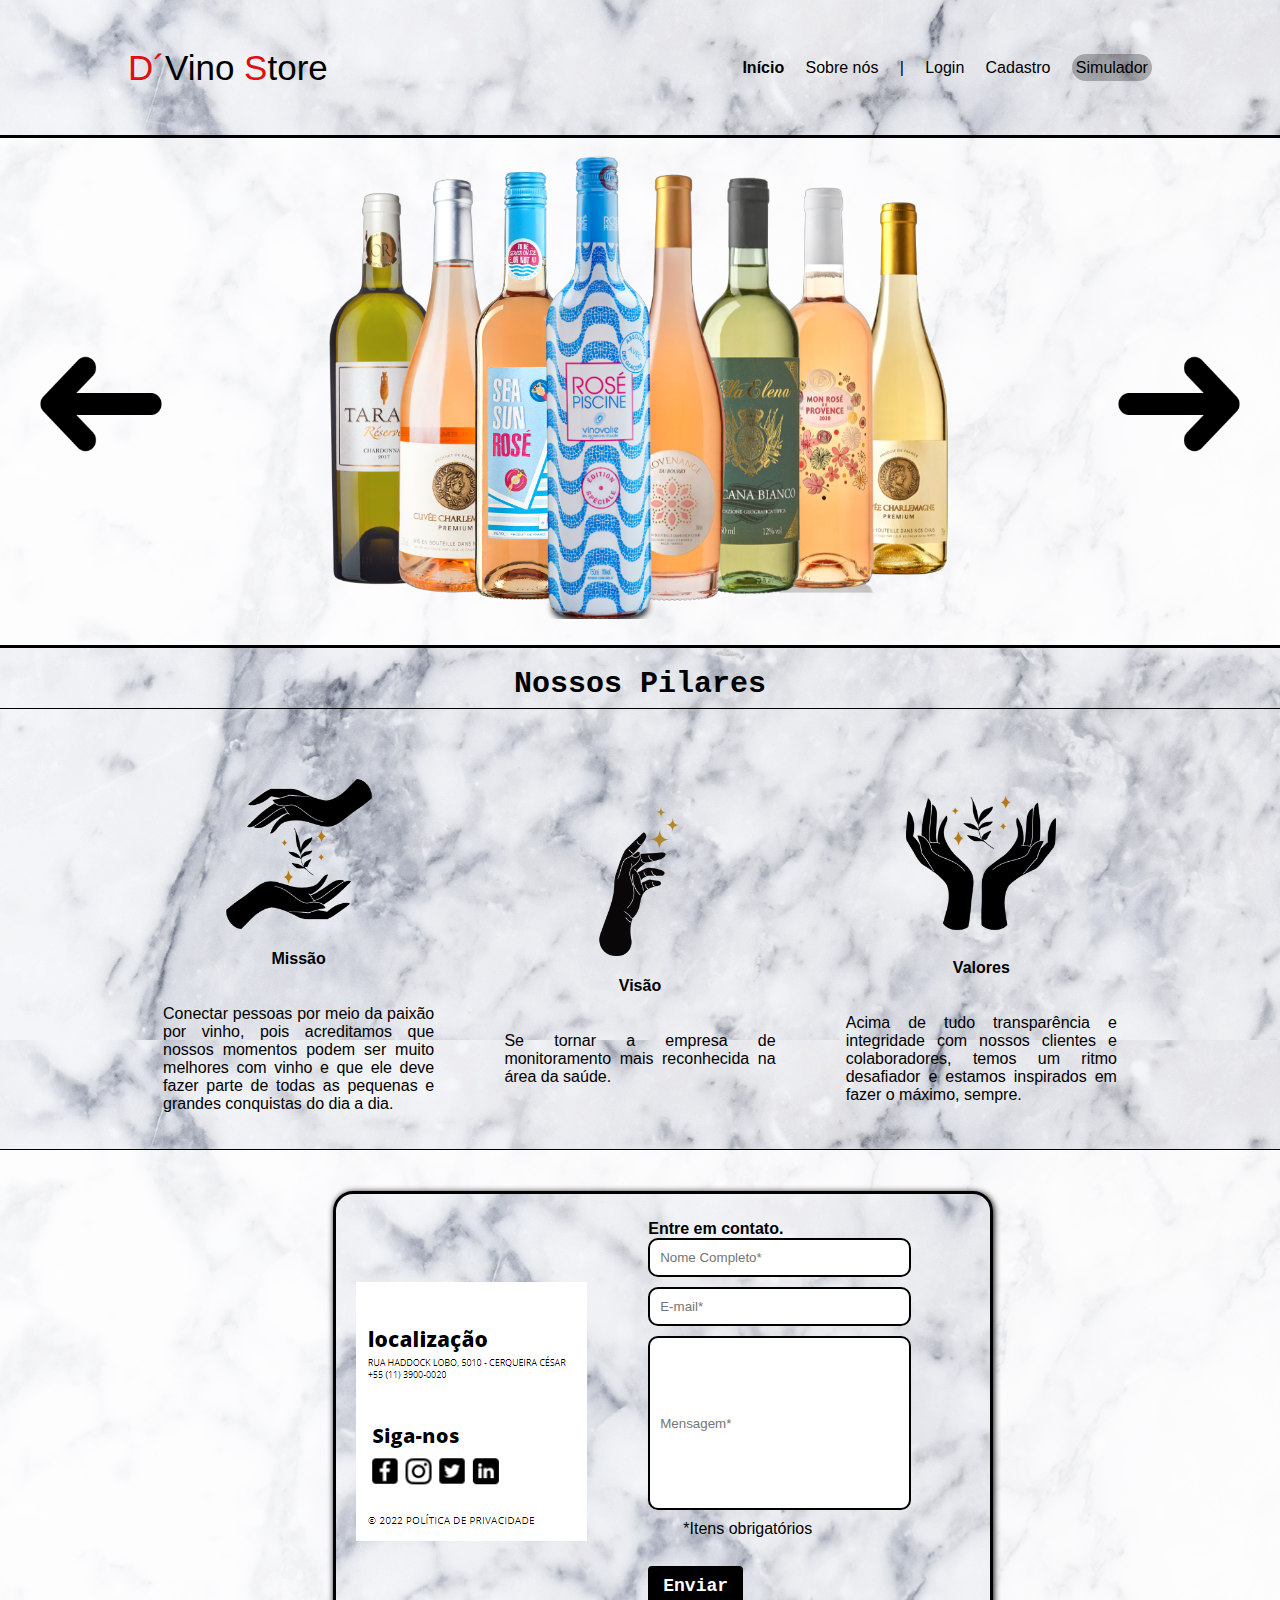
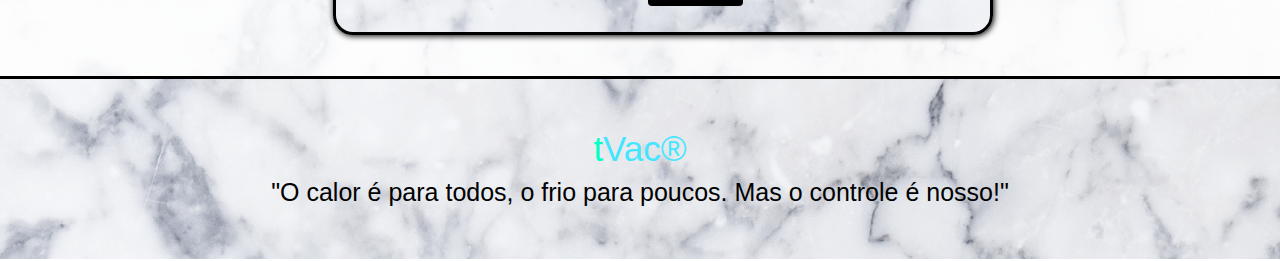
==== commit 32f58f1f: "att nossos pilares" ====
--- a/public/index.html
+++ b/public/index.html
@@ -75,8 +75,7 @@
                     <img src="./images/Missao.png" alt="icone da missão">
                     <h4>Missão</h4>
                     <div class="pilar_texto">
-                        <p>Desenvolver e comercializar serviços de monitoramento que priorize meios tecnológicos para
-                            diminuir o desperdício de termolábeis.</p>
+                        <p>Conectar pessoas por meio da paixão por vinho, pois acreditamos que nossos momentos podem ser muito melhores com vinho e que ele deve fazer parte de todas as pequenas e grandes conquistas do dia a dia.</p>
                     </div>
                 </div>
 
@@ -92,7 +91,8 @@
                     <img src="./images/Valores.png" alt="icone dos valores">
                     <h4>Valores</h4>
                     <div class="pilar_texto">
-                        <p>Acima de tudo transparência e integridade com nossos clientes e colaboradores.</p>
+                        <p>   Acima de tudo transparência e integridade com nossos clientes e colaboradores, temos um ritmo desafiador e estamos inspirados em fazer o máximo, sempre.
+                        </p>
                     </div>
                 </div>
             </div>
